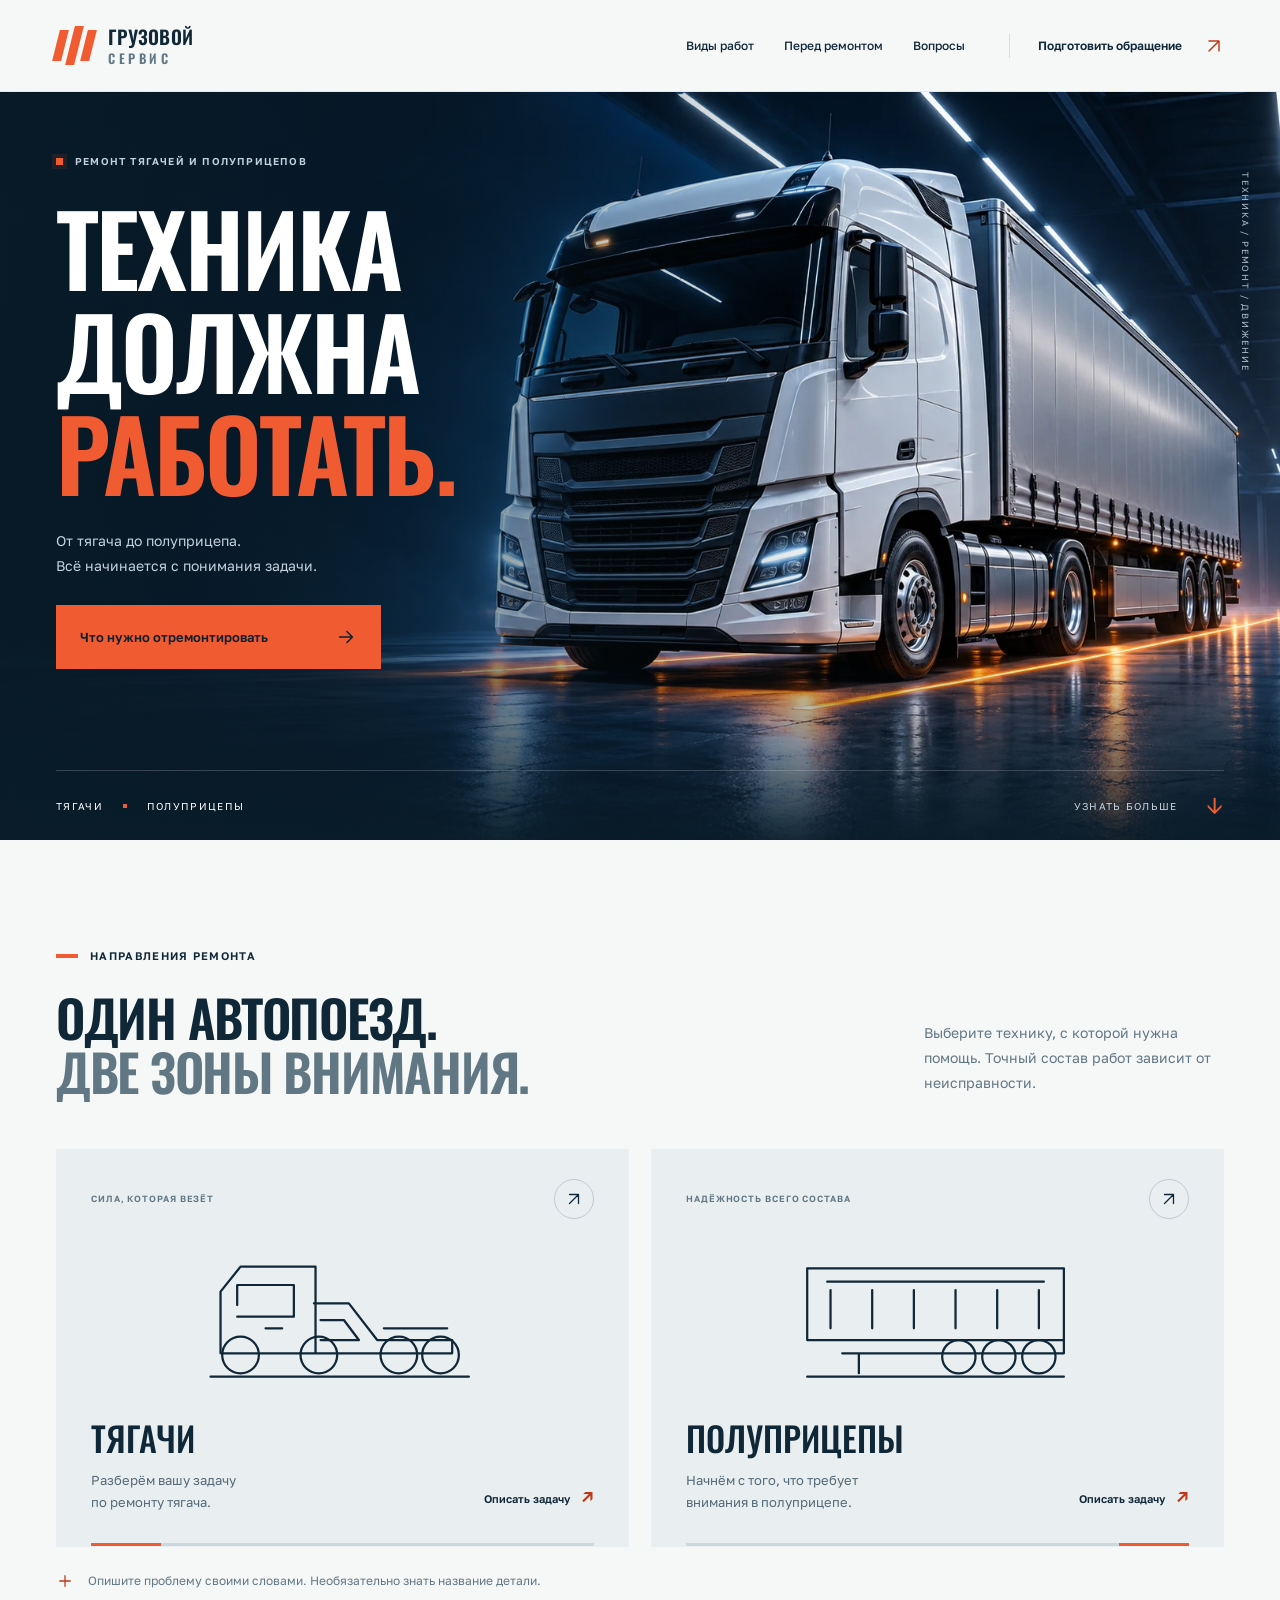
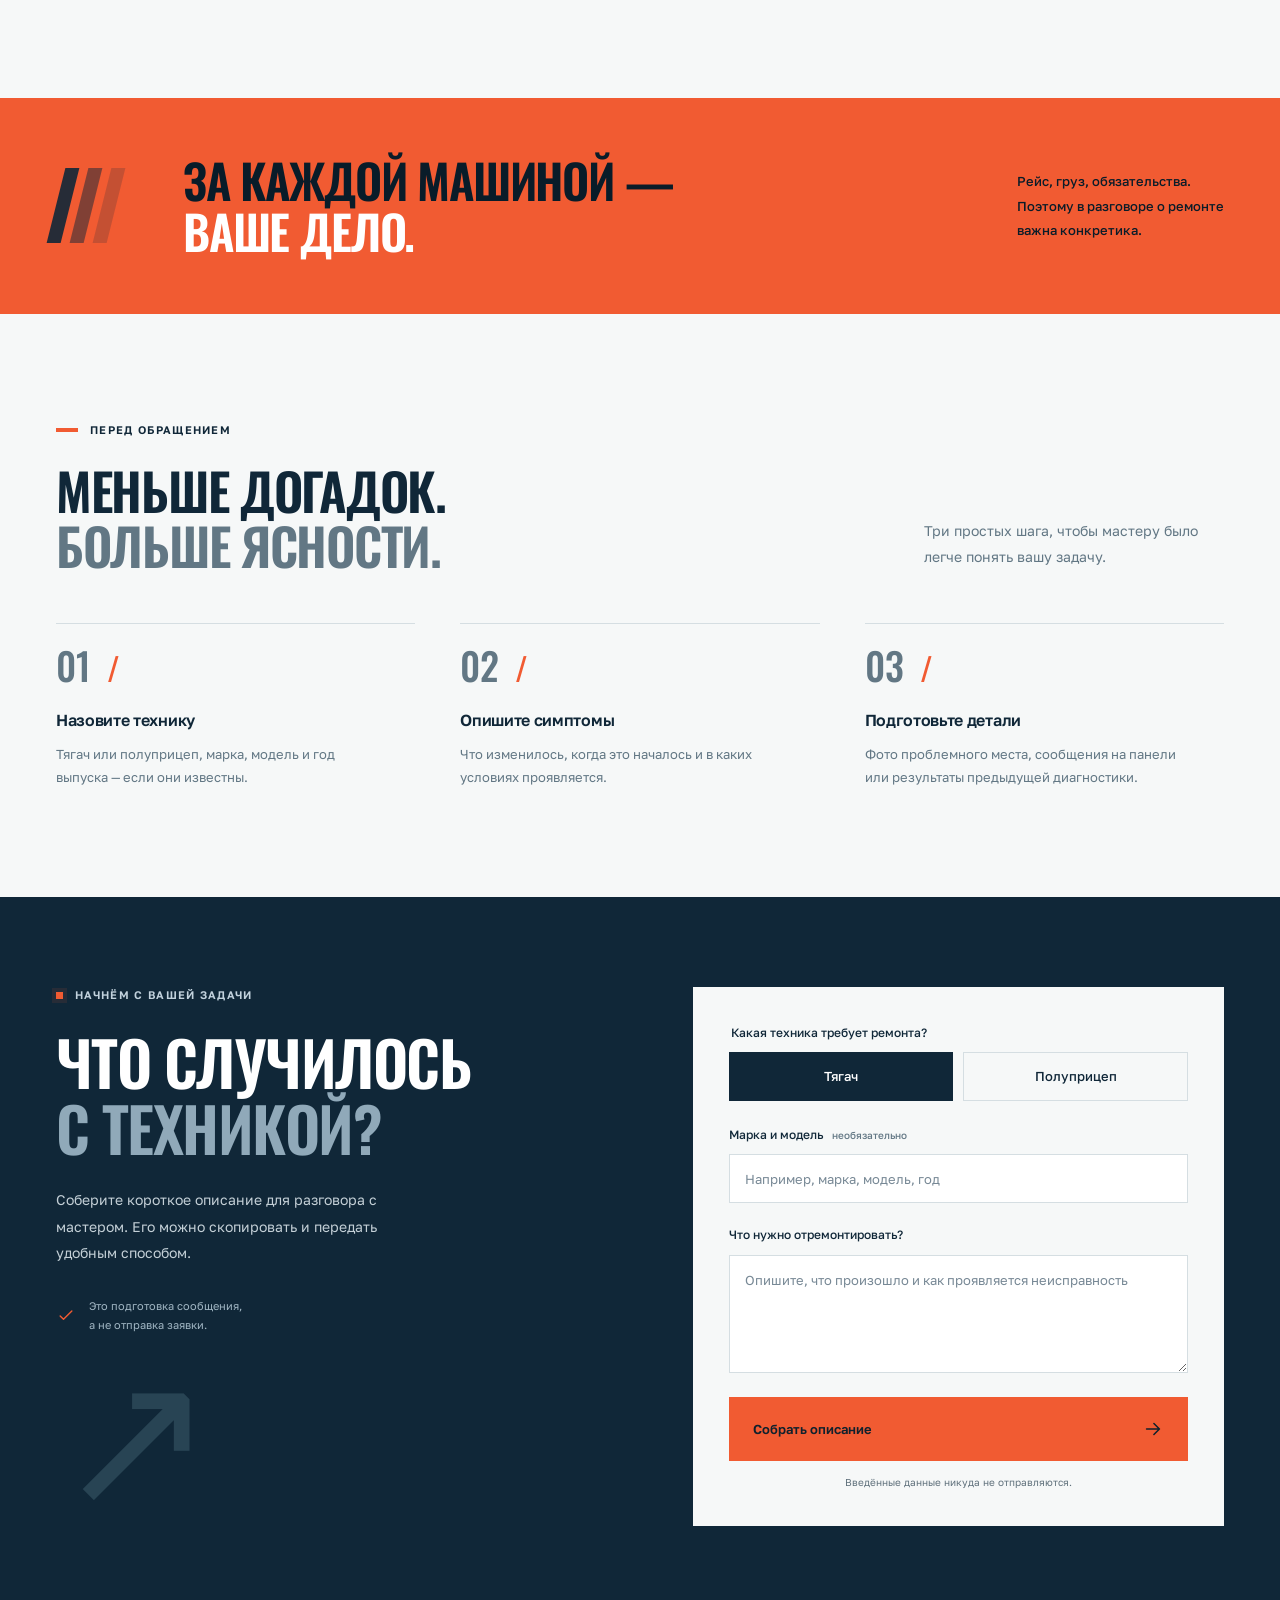
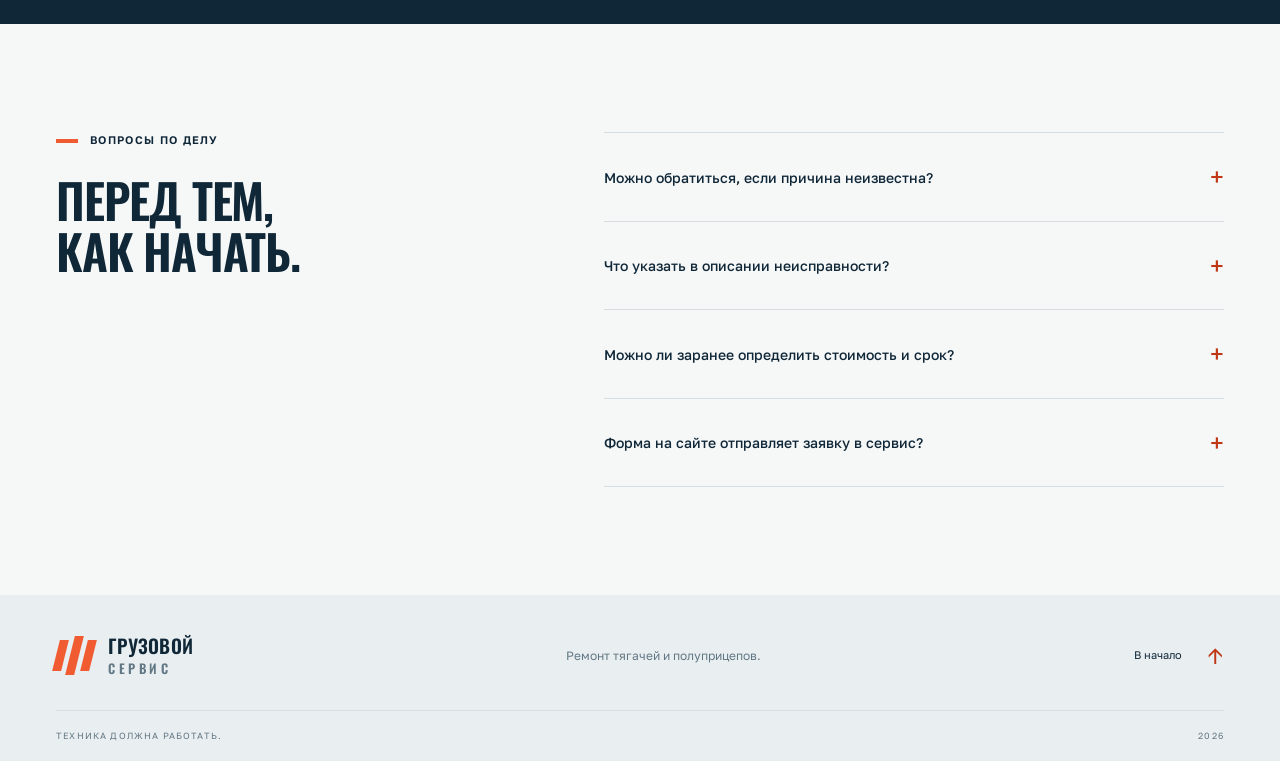
==== truck-service/index.html @ 81f51505 "Add tractor and semitrailer repair website" ====
<!doctype html>
<html lang="ru">
<head>
  <meta charset="utf-8">
  <meta name="viewport" content="width=device-width, initial-scale=1">
  <meta name="theme-color" content="#102738">
  <meta name="description" content="Ремонт тягачей и полуприцепов. Выберите направление и подготовьте описание неисправности для обращения в грузовой сервис.">
  <meta property="og:type" content="website">
  <meta property="og:title" content="Ремонт тягачей и полуприцепов — Грузовой сервис">
  <meta property="og:description" content="Техника должна работать. Ремонт тягачей и полуприцепов.">
  <meta property="og:image" content="https://arkahakick21-del.github.io/open-sites/truck-service/assets/truck-hero.webp">
  <title>Ремонт тягачей и полуприцепов — Грузовой сервис</title>
  <link rel="icon" href="assets/favicon.svg" type="image/svg+xml">
  <link rel="stylesheet" href="assets/fonts.css">
  <link rel="stylesheet" href="style.css">
  <link rel="preload" as="image" href="assets/truck-hero.webp">
  <script src="script.js" defer></script>
</head>
<body>
  <svg class="svg-library" xmlns="http://www.w3.org/2000/svg" aria-hidden="true">
    <symbol id="arrow" viewBox="0 0 24 24"><path d="M5 12h14M13 6l6 6-6 6"/></symbol>
    <symbol id="diagonal" viewBox="0 0 24 24"><path d="M6 18 18 6M6 6h12v12"/></symbol>
    <symbol id="tractor" viewBox="0 0 180 90"><path d="M17 68V31l12-15h45v52m-1-30h21l17 22h45v8H17m10-29V27h34v19H27m50 2h14l9 12H77M39 68h20m26 0h28m22 0h21"/><circle cx="29" cy="69" r="11"/><circle cx="76" cy="69" r="11"/><circle cx="124" cy="69" r="11"/><circle cx="149" cy="69" r="11"/><path d="M115 53h38M44 53h10M11 82h155"/></symbol>
    <symbol id="trailer" viewBox="0 0 180 90"><path d="M12 17h154v43H12zm0 43h154v8H33m10 0v12m51-12h19m22 0h20M24 25h130M26 30v23m25-23v23m25-23v23m25-23v23m25-23v23m25-23v23M12 82h154"/><circle cx="103" cy="70" r="10"/><circle cx="127" cy="70" r="10"/><circle cx="151" cy="70" r="10"/></symbol>
    <symbol id="check" viewBox="0 0 24 24"><path d="m5 12 4 4L19 6"/></symbol>
    <symbol id="plus" viewBox="0 0 24 24"><path d="M5 12h14M12 5v14"/></symbol>
  </svg>
  <a class="skip-link" href="#main">К содержанию</a>
  <header class="header">
    <div class="header-inner wrap">
      <a href="#" class="brand" aria-label="Грузовой сервис — в начало">
        <span class="brand-mark" aria-hidden="true"><i></i><i></i><i></i></span>
        <span>ГРУЗОВОЙ<span>СЕРВИС</span></span>
      </a>
      <nav class="desktop-nav" aria-label="Основная навигация">
        <a href="#work">Виды работ</a>
        <a href="#preparation">Перед ремонтом</a>
        <a href="#questions">Вопросы</a>
      </nav>
      <a class="header-action" href="#request">Подготовить обращение <svg><use href="#diagonal"/></svg></a>
      <a class="mobile-work-link" href="#work">Виды работ <span>↓</span></a>
      <button class="menu-button" aria-expanded="false" aria-controls="mobile-menu" aria-label="Открыть меню"><span></span><span></span></button>
    </div>
    <nav id="mobile-menu" class="mobile-menu" aria-label="Мобильная навигация" hidden>
      <a href="#work">Виды работ</a><a href="#preparation">Перед ремонтом</a><a href="#questions">Вопросы</a><a href="#request">Подготовить обращение <span>↗</span></a>
    </nav>
  </header>
  <main id="main">
    <section class="hero" aria-labelledby="hero-title">
      <picture class="hero-picture"><img src="assets/truck-hero.webp" alt="Иллюстрация: тягач с полуприцепом в стальном и тёмно-синем оформлении" width="1659" height="948" fetchpriority="high"></picture>
      <div class="hero-shade"></div>
      <div class="hero-content wrap">
        <p class="eyebrow light"><span class="signal"></span>РЕМОНТ ТЯГАЧЕЙ И ПОЛУПРИЦЕПОВ</p>
        <h1 id="hero-title">ТЕХНИКА<br>ДОЛЖНА<br><span>РАБОТАТЬ.</span></h1>
        <p class="hero-copy">От тягача до полуприцепа.<br>Всё начинается с понимания задачи.</p>
        <a class="button orange" href="#work">Что нужно отремонтировать <svg><use href="#arrow"/></svg></a>
      </div>
      <span class="hero-vertical" aria-hidden="true">ТЕХНИКА / РЕМОНТ / ДВИЖЕНИЕ</span>
      <div class="hero-bottom wrap"><span>ТЯГАЧИ <i></i> ПОЛУПРИЦЕПЫ</span><a href="#work">УЗНАТЬ БОЛЬШЕ <span>↓</span></a></div>
    </section>

    <section id="work" class="work section wrap">
      <div class="section-heading">
        <div><p class="eyebrow"><span class="tiny-bar"></span>НАПРАВЛЕНИЯ РЕМОНТА</p><h2>ОДИН АВТОПОЕЗД.<br><span class="muted">ДВЕ ЗОНЫ ВНИМАНИЯ.</span></h2></div>
        <p class="section-intro">Выберите технику, с которой нужна помощь. Точный состав работ зависит от неисправности.</p>
      </div>
      <div class="direction-grid">
        <a href="#request" class="direction-card" data-type="Тягач">
          <div class="card-top"><span class="card-label">СИЛА, КОТОРАЯ ВЕЗЁТ</span><span class="circle-arrow"><svg><use href="#diagonal"/></svg></span></div>
          <svg class="vehicle" aria-hidden="true"><use href="#tractor"/></svg>
          <div class="card-bottom"><div><h3>ТЯГАЧИ</h3><p>Разберём вашу задачу<br>по ремонту тягача.</p></div><span class="card-link">Описать задачу <span>↗</span></span></div>
          <span class="card-track" aria-hidden="true"></span>
        </a>
        <a href="#request" class="direction-card trailer-card" data-type="Полуприцеп">
          <div class="card-top"><span class="card-label">НАДЁЖНОСТЬ ВСЕГО СОСТАВА</span><span class="circle-arrow"><svg><use href="#diagonal"/></svg></span></div>
          <svg class="vehicle" aria-hidden="true"><use href="#trailer"/></svg>
          <div class="card-bottom"><div><h3>ПОЛУПРИЦЕПЫ</h3><p>Начнём с того, что требует<br>внимания в полуприцепе.</p></div><span class="card-link">Описать задачу <span>↗</span></span></div>
          <span class="card-track" aria-hidden="true"></span>
        </a>
      </div>
      <div class="work-footnote"><svg aria-hidden="true"><use href="#plus"/></svg><p>Опишите проблему своими словами. Необязательно знать название детали.</p></div>
    </section>

    <section class="statement" aria-label="Подход к ремонту">
      <div class="statement-inner wrap">
        <div class="statement-icon" aria-hidden="true"><span></span><span></span><span></span></div>
        <h2>ЗА КАЖДОЙ МАШИНОЙ —<br><span>ВАШЕ ДЕЛО.</span></h2>
        <p>Рейс, груз, обязательства.<br>Поэтому в разговоре о ремонте<br>важна конкретика.</p>
      </div>
    </section>

    <section id="preparation" class="preparation section wrap">
      <div class="section-heading"><div><p class="eyebrow"><span class="tiny-bar"></span>ПЕРЕД ОБРАЩЕНИЕМ</p><h2>МЕНЬШЕ ДОГАДОК.<br><span class="muted">БОЛЬШЕ ЯСНОСТИ.</span></h2></div><p class="section-intro">Три простых шага, чтобы мастеру было легче понять вашу задачу.</p></div>
      <ol class="steps">
        <li><span class="step-number">01<span> / </span></span><h3>Назовите технику</h3><p>Тягач или полуприцеп, марка, модель и год выпуска — если они известны.</p></li>
        <li><span class="step-number">02<span> / </span></span><h3>Опишите симптомы</h3><p>Что изменилось, когда это началось и в каких условиях проявляется.</p></li>
        <li><span class="step-number">03<span> / </span></span><h3>Подготовьте детали</h3><p>Фото проблемного места, сообщения на панели или результаты предыдущей диагностики.</p></li>
      </ol>
    </section>

    <section id="request" class="request-section">
      <div class="request-inner wrap">
        <div class="request-copy"><p class="eyebrow light"><span class="signal"></span>НАЧНЁМ С ВАШЕЙ ЗАДАЧИ</p><h2>ЧТО СЛУЧИЛОСЬ<br><span>С ТЕХНИКОЙ?</span></h2><p>Соберите короткое описание для разговора с мастером. Его можно скопировать и передать удобным способом.</p><div class="local-note"><svg><use href="#check"/></svg><span>Это подготовка сообщения,<br>а не отправка заявки.</span></div><span class="request-decoration" aria-hidden="true">↗</span></div>
        <div class="request-panel">
          <form id="request-form">
            <fieldset><legend>Какая техника требует ремонта?</legend><div class="type-options"><label><input type="radio" name="type" value="Тягач" checked><span>Тягач</span></label><label><input type="radio" name="type" value="Полуприцеп"><span>Полуприцеп</span></label></div></fieldset>
            <label for="vehicle-model">Марка и модель <span class="optional">необязательно</span></label><input id="vehicle-model" name="model" type="text" maxlength="160" placeholder="Например, марка, модель, год" autocomplete="off">
            <label for="symptoms">Что нужно отремонтировать?</label><textarea id="symptoms" name="symptoms" rows="4" maxlength="1800" required placeholder="Опишите, что произошло и как проявляется неисправность"></textarea>
            <button class="button orange form-button" type="submit">Собрать описание <svg><use href="#arrow"/></svg></button>
            <p class="form-note">Введённые данные никуда не отправляются.</p>
          </form>
          <div id="request-result" hidden>
            <span class="result-badge"><svg><use href="#check"/></svg>Описание готово</span>
            <h3>ВСЯ ЗАДАЧА —<br>В ОДНОМ СООБЩЕНИИ.</h3>
            <label for="prepared-text">Текст для обращения</label><textarea id="prepared-text" readonly rows="8"></textarea>
            <button type="button" id="copy-request" class="button orange form-button">Скопировать текст <svg><use href="#arrow"/></svg></button>
            <p id="copy-status" class="copy-status" aria-live="polite"></p>
            <button type="button" id="edit-request" class="edit-request">← Изменить описание</button>
          </div>
        </div>
      </div>
    </section>

    <section id="questions" class="questions section wrap">
      <div class="question-heading"><p class="eyebrow"><span class="tiny-bar"></span>ВОПРОСЫ ПО ДЕЛУ</p><h2>ПЕРЕД ТЕМ,<br>КАК НАЧАТЬ.</h2></div>
      <div class="faq-list">
        <details><summary>Можно обратиться, если причина неизвестна?<span class="faq-plus" aria-hidden="true">+</span></summary><p>Да. Для первого обращения достаточно описать симптомы. Точное название узла или детали знать необязательно.</p></details>
        <details><summary>Что указать в описании неисправности?<span class="faq-plus" aria-hidden="true">+</span></summary><p>Какая техника требует ремонта, что именно изменилось, когда появилась проблема и в каких условиях повторяется. Если есть сообщения на панели или результаты диагностики, подготовьте их отдельно.</p></details>
        <details><summary>Можно ли заранее определить стоимость и срок?<span class="faq-plus" aria-hidden="true">+</span></summary><p>Для точной оценки нужны сведения о неисправности и объёме работ. Фотографии и подробное описание помогут начать обсуждение, но не всегда заменяют осмотр.</p></details>
        <details><summary>Форма на сайте отправляет заявку в сервис?<span class="faq-plus" aria-hidden="true">+</span></summary><p>Нет. Сейчас она помогает подготовить описание: заполните поля, скопируйте готовый текст и передайте его мастеру удобным способом.</p></details>
      </div>
    </section>
  </main>
  <footer class="footer"><div class="wrap footer-inner"><a href="#" class="brand footer-brand"><span class="brand-mark" aria-hidden="true"><i></i><i></i><i></i></span><span>ГРУЗОВОЙ<span>СЕРВИС</span></span></a><p>Ремонт тягачей и полуприцепов.</p><a href="#" class="back-top">В начало <span>↑</span></a></div><div class="wrap footer-bottom"><span>ТЕХНИКА ДОЛЖНА РАБОТАТЬ.</span><span>2026</span></div></footer>
</body>
</html>
---- truck-service/assets/fonts.css ----
@font-face {
  font-family: 'Golos Text';
  font-style: normal;
  font-weight: 400;
  font-display: swap;
  src: url(font-0.woff2) format('truetype');
}
@font-face {
  font-family: 'Golos Text';
  font-style: normal;
  font-weight: 500;
  font-display: swap;
  src: url(font-1.woff2) format('truetype');
}
@font-face {
  font-family: 'Golos Text';
  font-style: normal;
  font-weight: 600;
  font-display: swap;
  src: url(font-2.woff2) format('truetype');
}
@font-face {
  font-family: 'Golos Text';
  font-style: normal;
  font-weight: 700;
  font-display: swap;
  src: url(font-3.woff2) format('truetype');
}
@font-face {
  font-family: 'Oswald';
  font-style: normal;
  font-weight: 500;
  font-display: swap;
  src: url(font-4.woff2) format('truetype');
}
@font-face {
  font-family: 'Oswald';
  font-style: normal;
  font-weight: 600;
  font-display: swap;
  src: url(font-5.woff2) format('truetype');
}
@font-face {
  font-family: 'Oswald';
  font-style: normal;
  font-weight: 700;
  font-display: swap;
  src: url(font-6.woff2) format('truetype');
}
---- truck-service/style.css ----
:root{--ink:#102738;--ink-deep:#091c29;--steel:#627784;--orange:#f15b32;--orange-dark:#bf3715;--paper:#f6f8f8;--ice:#e9eff1;--line:#d5dee2;--white:#fff;--display:'Oswald','Arial Narrow',sans-serif;--body:'Golos Text',Arial,sans-serif}
*{box-sizing:border-box}html{scroll-behavior:smooth;scroll-padding-top:100px}body{margin:0;background:var(--paper);color:var(--ink);font:15px/1.6 var(--body);-webkit-font-smoothing:antialiased}a{color:inherit;text-decoration:none}button,input,textarea{font:inherit}button,a{-webkit-tap-highlight-color:transparent}button{cursor:pointer}button:disabled{cursor:default}img{display:block;max-width:100%}svg{width:24px;height:24px;fill:none;stroke:currentColor;stroke-width:1.7;stroke-linecap:round;stroke-linejoin:round}h1,h2,h3,p{margin:0}h1,h2,h3{font-weight:600}h1,h2{font-family:var(--display);font-weight:600;line-height:1.07;letter-spacing:-.025em}h2{font-size:clamp(36px,4vw,58px)}h3{line-height:1.3}::selection{background:var(--orange);color:white}[hidden]{display:none!important}:focus-visible{outline:3px solid var(--orange);outline-offset:5px}.wrap{width:min(1320px,calc(100% - 112px));margin-inline:auto}.svg-library{position:absolute;width:0;height:0;overflow:hidden}.skip-link{position:fixed;top:-80px;left:16px;padding:12px 20px;background:white;color:var(--ink);z-index:100}.skip-link:focus{top:10px}.section{padding-block:108px}.eyebrow{display:flex;align-items:center;gap:12px;font-size:11px;font-weight:600;letter-spacing:.12em;line-height:1.5;margin-bottom:25px}.tiny-bar{width:22px;height:4px;display:inline-block;background:var(--orange)}.light{color:#c2d2dd}.signal{width:7px;height:7px;background:var(--orange);flex:none;box-shadow:0 0 0 4px #f15b321a}.muted{color:var(--steel)}.button{display:inline-flex;justify-content:space-between;align-items:center;gap:30px;padding:20px 24px;min-height:62px;font-size:13px;font-weight:600;line-height:1.4;border:0;border-radius:0;transition:background .2s,transform .2s}.button svg{width:22px;flex:none}.orange{background:var(--orange);color:#10212d}.orange:hover{background:#ff7048}.button:hover svg{transform:translateX(3px)}
.header{position:sticky;top:0;z-index:30;background:#f6f8f8f5;backdrop-filter:blur(16px);border-bottom:1px solid #10273812}.header-inner{height:91px;display:flex;align-items:center;gap:44px}.brand{display:inline-flex;align-items:center;gap:13px;font-family:var(--display);font-size:19px;font-weight:600;letter-spacing:.015em;line-height:1.08;flex:none}.brand>span>span{display:block;color:var(--steel);font-size:13px;letter-spacing:.27em;margin-top:5px}.brand-mark{width:39px;height:39px;display:flex;gap:5px;align-items:center;transform:skew(-14deg)}.brand-mark i{display:block;background:var(--orange);width:9px;height:31px}.brand-mark i:nth-child(2){height:39px}.desktop-nav{display:flex;gap:30px;margin-left:auto;font-size:12px;font-weight:500}.desktop-nav a{padding:12px 0;position:relative}.desktop-nav a:after{content:'';position:absolute;bottom:5px;left:0;width:0;height:2px;background:var(--orange);transition:width .2s}.desktop-nav a:hover:after{width:100%}.header-action{display:flex;align-items:center;gap:22px;border-left:1px solid var(--line);padding-left:28px;font-size:12px;font-weight:600}.header-action svg{width:20px;color:var(--orange-dark)}.menu-button{display:none}.mobile-menu{display:none}
.hero{position:relative;isolation:isolate;background:var(--ink-deep);color:white;min-height:748px;overflow:hidden}.hero-picture{position:absolute;inset:0;z-index:-3}.hero-picture img{height:100%;width:100%;object-fit:cover;object-position:center 51%}.hero-shade{position:absolute;inset:0;background:linear-gradient(90deg,#091c29e6 0%,#091c29bc 23%,#091c2938 48%,transparent 70%),linear-gradient(0deg,#091c29f0 0%,transparent 24%);z-index:-2}.hero-content{padding-top:62px;padding-bottom:115px}.hero .eyebrow{font-size:10px;margin-bottom:26px}.hero h1{font-size:clamp(70px,7.7vw,112px);line-height:1.04;letter-spacing:-.02em}.hero h1 span{color:var(--orange)}.hero-copy{color:#c3d2dc;font-size:14px;line-height:1.8;margin-top:25px;margin-bottom:27px}.hero .button{max-width:380px;min-width:325px}.hero-vertical{position:absolute;right:28px;top:80px;writing-mode:vertical-rl;font-size:9px;letter-spacing:.2em;color:#b1c0cc;display:flex;gap:20px}.hero-bottom{position:absolute;bottom:0;left:0;right:0;display:flex;align-items:center;justify-content:space-between;border-top:1px solid #ffffff2e;padding-block:23px;font-size:10px;letter-spacing:.13em}.hero-bottom>span{display:flex;gap:20px;align-items:center}.hero-bottom i{width:4px;height:4px;background:var(--orange)}.hero-bottom a{display:flex;align-items:center;gap:28px;color:#c7d4dd}.hero-bottom a span{font-size:23px;color:var(--orange);line-height:1}
.section-heading{display:flex;justify-content:space-between;align-items:flex-end;gap:50px;margin-bottom:50px}.section-intro{max-width:300px;color:var(--steel);font-size:14px;line-height:1.8;padding-bottom:4px}.direction-grid{display:grid;grid-template-columns:1fr 1fr;gap:22px}.direction-card{position:relative;display:block;background:var(--ice);padding:29px 34px 33px;overflow:hidden;border:1px solid transparent;transition:background .25s,border-color .25s}.direction-card:hover{background:#e0e9ed;border-color:#b4c7d1}.card-top{display:flex;align-items:center;justify-content:space-between;gap:20px}.card-label{font-size:9px;letter-spacing:.1em;font-weight:600;color:var(--steel)}.circle-arrow{width:40px;height:40px;border:1px solid #bdcbd2;display:grid;place-items:center;border-radius:50%;transition:background .2s}.circle-arrow svg{width:18px}.direction-card:hover .circle-arrow{background:var(--orange);border-color:var(--orange);transform:rotate(0deg)}.vehicle{display:block;width:80%;height:150px;stroke-width:1.35;margin:21px auto 26px;transition:transform .3s}.direction-card:hover .vehicle{transform:translateX(7px)}.card-bottom{display:flex;justify-content:space-between;align-items:flex-end;gap:12px}.card-bottom h3{font-family:var(--display);font-size:34px;font-weight:500;margin-bottom:10px}.card-bottom p{font-size:13px;line-height:1.65;color:#536977}.card-link{font-size:11px;font-weight:600;white-space:nowrap;padding-bottom:3px}.card-link span{font-size:17px;margin-left:8px;color:var(--orange-dark)}.card-track{position:absolute;bottom:0;left:34px;right:34px;height:3px;background:linear-gradient(90deg,var(--orange) 14%,#cbd8de 14%)}.trailer-card .card-track{background:linear-gradient(90deg,#cbd8de 86%,var(--orange) 86%)}.work-footnote{display:flex;gap:14px;align-items:center;font-size:12px;color:var(--steel);margin-top:24px}.work-footnote svg{width:18px;height:18px;color:var(--orange-dark);flex:none}
.statement{background:var(--orange);color:var(--ink-deep);padding-block:57px}.statement-inner{display:grid;grid-template-columns:90px 1fr auto;align-items:center;gap:37px}.statement h2{font-size:clamp(33px,3.7vw,52px)}.statement h2 span{color:white}.statement p{font-size:13px;line-height:1.9;font-weight:500}.statement-icon{display:flex;gap:9px;transform:skew(-14deg)}.statement-icon span{display:block;height:75px;width:14px;background:var(--ink);opacity:.9}.statement-icon span:nth-child(2){opacity:.5}.statement-icon span:nth-child(3){opacity:.2}
.steps{display:grid;grid-template-columns:repeat(3,1fr);gap:45px;padding:0;list-style:none;margin:0}.steps li{border-top:1px solid var(--line);padding-top:22px}.step-number{display:block;font-family:var(--display);font-size:38px;line-height:1;color:var(--steel);margin-bottom:26px}.step-number span{font-size:32px;color:var(--orange);padding-left:8px}.steps h3{font-size:16px;letter-spacing:-.02em;margin-bottom:12px}.steps p{font-size:13px;line-height:1.8;color:var(--steel);max-width:320px}
.request-section{background:var(--ink);color:white;padding-block:90px;overflow:hidden}.request-inner{display:grid;grid-template-columns:1fr 1fr;gap:9%}.request-copy{position:relative}.request-copy h2{font-size:clamp(39px,4.8vw,65px);margin-bottom:27px}.request-copy h2 span{color:#90a9b9}.request-copy>p:not(.eyebrow){max-width:340px;font-size:14px;line-height:1.9;color:#c4d0d7}.local-note{display:flex;align-items:center;gap:13px;color:#a2b7c4;margin-top:30px;font-size:11px;line-height:1.7}.local-note svg{width:20px;color:var(--orange);flex:none}.request-decoration{font-size:190px;line-height:1;display:block;color:#284454;margin-top:10px;font-family:Arial,sans-serif}.request-panel{background:var(--paper);padding:36px;color:var(--ink);align-self:start}.request-panel label,.request-panel legend{display:block;font-size:12px;font-weight:500;margin-bottom:10px}.request-panel fieldset{border:0;padding:0;margin:0 0 24px}.type-options{display:grid;grid-template-columns:1fr 1fr;gap:10px}.type-options label{margin:0;position:relative;cursor:pointer}.type-options input{position:absolute;opacity:0;width:1px;height:1px}.type-options span{display:block;text-align:center;border:1px solid var(--line);padding:13px 8px;font-size:13px;transition:background .2s}.type-options input:checked+span{background:var(--ink);color:white;border-color:var(--ink)}.type-options input:focus-visible+span{outline:3px solid var(--orange);outline-offset:3px}.request-panel input[type=text],.request-panel textarea{display:block;width:100%;background:white;border:1px solid var(--line);border-radius:0;color:var(--ink);padding:13px 15px;font-size:13px;line-height:1.7;resize:vertical;margin-bottom:22px}.request-panel input[type=text]{height:49px}.request-panel textarea{min-height:118px}.request-panel input::placeholder,.request-panel textarea::placeholder{color:#778895;opacity:1}.optional{font-size:10px;color:var(--steel);margin-left:6px}.form-button{width:100%;margin-top:2px}.form-note{font-size:10px;color:#60717c;margin-top:13px;text-align:center}.result-badge{display:flex;align-items:center;gap:9px;font-size:12px;color:#345e46;margin-bottom:23px}.result-badge svg{width:20px}.request-panel h3{font-family:var(--display);font-size:30px;margin-bottom:22px}.copy-status{font-size:12px;color:var(--steel);min-height:22px;margin-top:10px}.edit-request{background:none;border:0;border-bottom:1px solid var(--line);color:var(--ink);font-size:12px;padding:7px 0;margin-top:8px}
.questions{display:grid;grid-template-columns:1fr 1.4fr;gap:9%}.questions h2{font-size:48px}.faq-list{border-top:1px solid var(--line)}.faq-list details{border-bottom:1px solid var(--line)}.faq-list summary{cursor:pointer;list-style:none;display:flex;align-items:center;justify-content:space-between;gap:25px;padding:25px 0;font-size:14px;font-weight:500;line-height:1.5}.faq-list summary::-webkit-details-marker{display:none}.faq-plus{font-size:25px;font-weight:400;color:var(--orange-dark);transition:transform .2s;flex:none}.faq-list details[open] .faq-plus{transform:rotate(45deg)}.faq-list details>p{font-size:13px;line-height:1.9;color:var(--steel);padding:0 36px 24px 0;max-width:600px}
.footer{background:var(--ice);padding-top:40px}.footer-inner{display:flex;align-items:center;justify-content:space-between;gap:25px;padding-bottom:35px}.footer-inner>p{font-size:12px;color:var(--steel)}.back-top{display:flex;align-items:center;gap:25px;font-size:11px}.back-top span{font-size:22px;color:var(--orange-dark)}.footer-bottom{border-top:1px solid var(--line);padding-block:18px;display:flex;justify-content:space-between;font-size:9px;letter-spacing:.13em;color:var(--steel)}
@media(min-width:1700px){.hero{min-height:830px}.hero-content{padding-top:82px}.hero h1{font-size:122px}}
@media(max-width:1150px){.wrap{width:calc(100% - 64px)}.header-inner{gap:24px}.desktop-nav{gap:20px}.header-action{padding-left:20px;gap:15px}.hero{min-height:700px}.hero-content{padding-top:54px}.hero h1{font-size:90px}.hero-picture img{object-position:57% center}.section{padding-block:82px}.card-bottom{align-items:flex-start;flex-direction:column}.card-link{margin-top:8px}.vehicle{width:100%;height:135px}.statement-inner{gap:25px;grid-template-columns:65px 1fr auto}.statement-icon span{height:65px;width:11px}.request-inner{gap:6%}.request-panel{padding:28px}.questions{gap:6%}}
@media(max-width:900px){.desktop-nav{display:none}.header-action{margin-left:auto;border-left:0}.menu-button{display:flex;flex-direction:column;gap:6px;background:none;border:0;width:40px;height:44px;align-items:center;justify-content:center}.menu-button span{width:23px;height:2px;background:var(--ink);transition:transform .2s}.menu-button[aria-expanded=true] span:first-child{transform:translateY(4px) rotate(45deg)}.menu-button[aria-expanded=true] span:last-child{transform:translateY(-4px) rotate(-45deg)}.mobile-menu{display:flex;position:absolute;top:100%;left:0;right:0;flex-direction:column;background:var(--paper);padding:15px 32px 24px;border-bottom:1px solid var(--line);box-shadow:0 14px 20px #10273812}.mobile-menu a{padding:15px 0;border-bottom:1px solid var(--line);display:flex;justify-content:space-between}.mobile-menu a:last-child{border-bottom:0;color:var(--orange-dark)}.header-inner{height:78px}.hero{min-height:690px}.hero-picture img{object-position:55% center;opacity:.8}.hero-shade{background:linear-gradient(90deg,#091c29ec,#091c2990 45%,#091c2930),linear-gradient(0deg,#091c29e8,transparent 30%)}.section-heading{gap:35px}.section-intro{max-width:240px;font-size:13px}.direction-card{padding:24px}.card-track{left:24px;right:24px}.statement-inner{grid-template-columns:1fr auto}.statement-icon{display:none}.statement p{font-size:11px}.steps{gap:28px}.request-inner{grid-template-columns:1fr 1.05fr;gap:35px}.request-copy h2{font-size:42px}.request-panel{padding:24px}.request-copy>p:not(.eyebrow){font-size:13px}.request-copy .eyebrow{font-size:9px}.optional{display:block;margin-left:0}.questions{grid-template-columns:1fr 1.3fr;gap:30px}.questions h2{font-size:40px}}
@media(max-width:640px){html{scroll-padding-top:85px}.wrap{width:calc(100% - 40px)}.header-inner{height:74px;gap:8px}.brand{font-size:16px;gap:10px}.brand>span>span{font-size:10px;letter-spacing:.27em}.brand-mark{transform:skew(-14deg) scale(.82);width:32px;margin-right:-2px}.header-action{font-size:0;gap:0;padding:0;margin-left:auto;width:38px;height:42px;justify-content:center}.header-action svg{width:24px;height:24px}.menu-button{margin-right:-7px}.mobile-menu{padding-inline:20px}.hero{min-height:835px}.hero-content{padding-top:35px;padding-bottom:90px}.hero .eyebrow{font-size:8px;letter-spacing:.07em;gap:9px;margin-bottom:21px}.hero h1{font-size:clamp(65px,16vw,90px);line-height:1.04}.hero-copy{font-size:13px;margin-top:20px;line-height:1.7;max-width:270px;margin-bottom:20px}.hero .button{padding:17px 19px;min-height:55px;min-width:0;width:auto;font-size:11px;gap:23px}.hero-picture{inset:auto 0 45px;height:400px;z-index:-3}.hero-picture img{object-position:65% center;object-fit:cover;width:150%;max-width:none;margin-left:-50%;opacity:1;height:100%}.hero-shade{background:linear-gradient(180deg,#091c29 0%,#091c29 43%,#091c29bd 52%,transparent 70%,#091c29c9 94%)}.hero-vertical{display:none}.hero-bottom{padding-block:20px;font-size:8px;letter-spacing:.08em}.hero-bottom>span{gap:10px}.hero-bottom a{gap:12px}.hero-bottom a span{font-size:19px}.section{padding-block:66px}.section-heading{display:block;margin-bottom:30px}.eyebrow{font-size:9px;letter-spacing:.1em;margin-bottom:18px}h2{font-size:37px;line-height:1.12}.section-intro{max-width:100%;margin-top:22px;font-size:13px;line-height:1.7}.direction-grid{grid-template-columns:1fr;gap:16px}.direction-card{padding:21px 23px 26px}.card-label{font-size:8px}.circle-arrow{width:34px;height:34px}.vehicle{width:85%;height:120px;margin-top:14px;margin-bottom:16px}.card-bottom{flex-direction:row;align-items:flex-end}.card-bottom h3{font-size:30px;margin-bottom:8px}.card-bottom p{font-size:11px}.card-link{font-size:10px}.card-link span{margin-left:4px}.work-footnote{align-items:flex-start;font-size:11px;line-height:1.7;margin-top:19px;gap:10px}.work-footnote svg{margin-top:1px}.statement{padding-block:38px}.statement-inner{display:block}.statement h2{font-size:36px}.statement p{font-size:12px;margin-top:23px;line-height:1.8}.steps{grid-template-columns:1fr;gap:29px}.steps li{position:relative;padding-top:24px;padding-left:62px;min-height:110px}.step-number{position:absolute;top:26px;left:0;font-size:29px}.step-number span{padding-left:1px;font-size:24px}.steps h3{font-size:15px;margin-bottom:10px}.steps p{font-size:12px;max-width:none}.request-section{padding-block:55px}.request-inner{grid-template-columns:1fr;gap:32px}.request-copy h2{font-size:42px;margin-bottom:20px}.request-copy>p:not(.eyebrow){max-width:100%}.request-copy .eyebrow{margin-bottom:20px}.local-note{font-size:10px;line-height:1.6;margin-top:18px}.local-note br{display:none}.request-decoration{display:none}.request-panel{padding:25px 22px}.request-panel label,.request-panel legend{font-size:11px}.optional{display:inline;font-size:9px;margin-left:5px}.request-panel input[type=text],.request-panel textarea{font-size:16px;padding:12px;line-height:1.6}.request-panel input::placeholder,.request-panel textarea::placeholder{font-size:12px}.form-button{font-size:12px;padding:18px 20px;min-height:56px}.type-options span{font-size:12px}.form-note{font-size:9px}.questions{grid-template-columns:1fr;gap:30px}.questions h2{font-size:37px}.faq-list summary{font-size:12px;padding:21px 0;gap:20px}.faq-list details>p{font-size:12px;padding-right:20px}.footer{padding-top:30px}.footer-inner{display:grid;grid-template-columns:1fr auto;gap:22px;padding-bottom:25px}.footer-inner>p{grid-column:1/-1;grid-row:2;font-size:11px}.back-top{font-size:10px;gap:15px}.footer-bottom{font-size:8px}.button{gap:20px}}
@media(max-width:360px){.wrap{width:calc(100% - 32px)}.hero{min-height:810px}.hero h1{font-size:65px}.hero .eyebrow{font-size:7px}.hero .button{font-size:10px;padding:16px}.card-bottom{flex-direction:column;align-items:flex-start;gap:10px}.card-bottom h3{font-size:28px}.request-panel{padding:22px 18px}h2{font-size:33px}.statement h2{font-size:31px}}
@media(prefers-reduced-motion:reduce){html{scroll-behavior:auto}*,*:before,*:after{animation:none!important;transition:none!important}}

.mobile-work-link{display:none}@media(max-width:640px){.header-action{display:none}.mobile-work-link{display:flex;align-items:center;gap:8px;margin-left:auto;font-size:10px;font-weight:500;padding:10px 2px}.mobile-work-link span{color:var(--orange-dark);font-size:16px}}
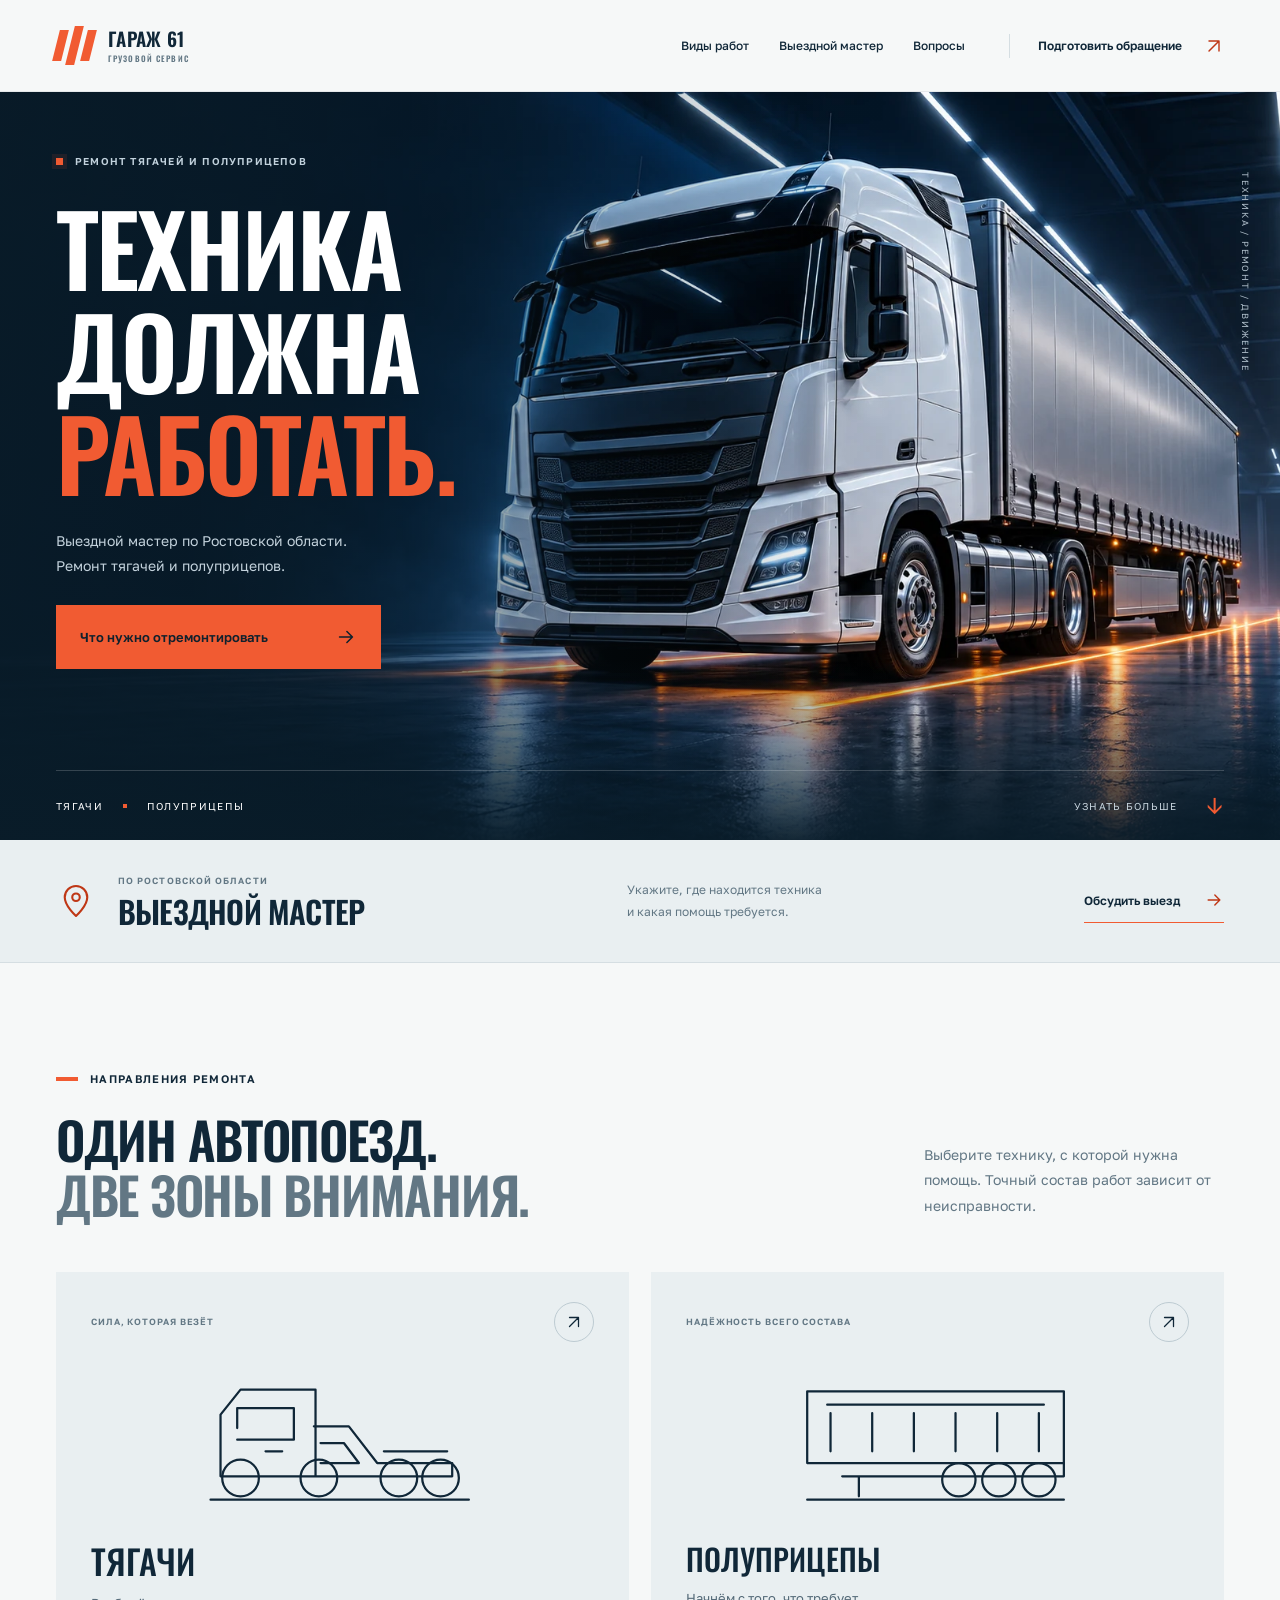
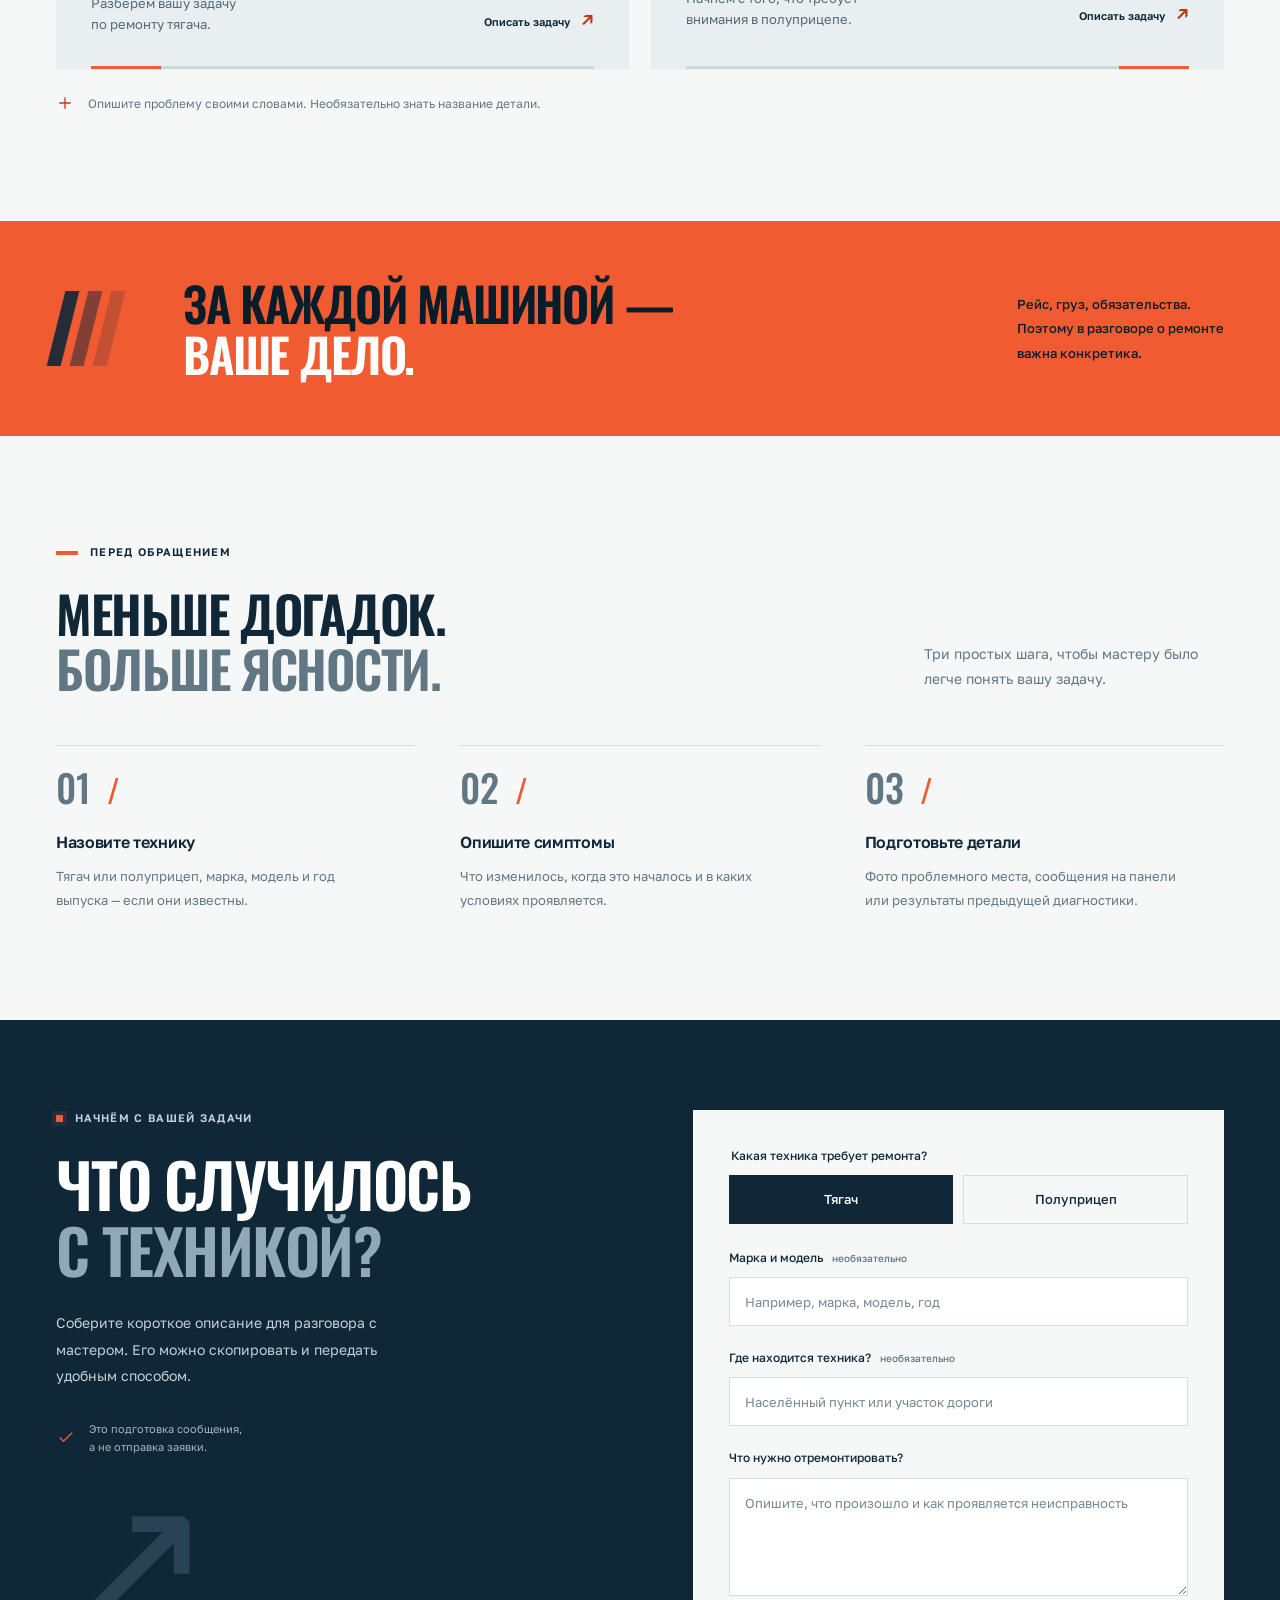
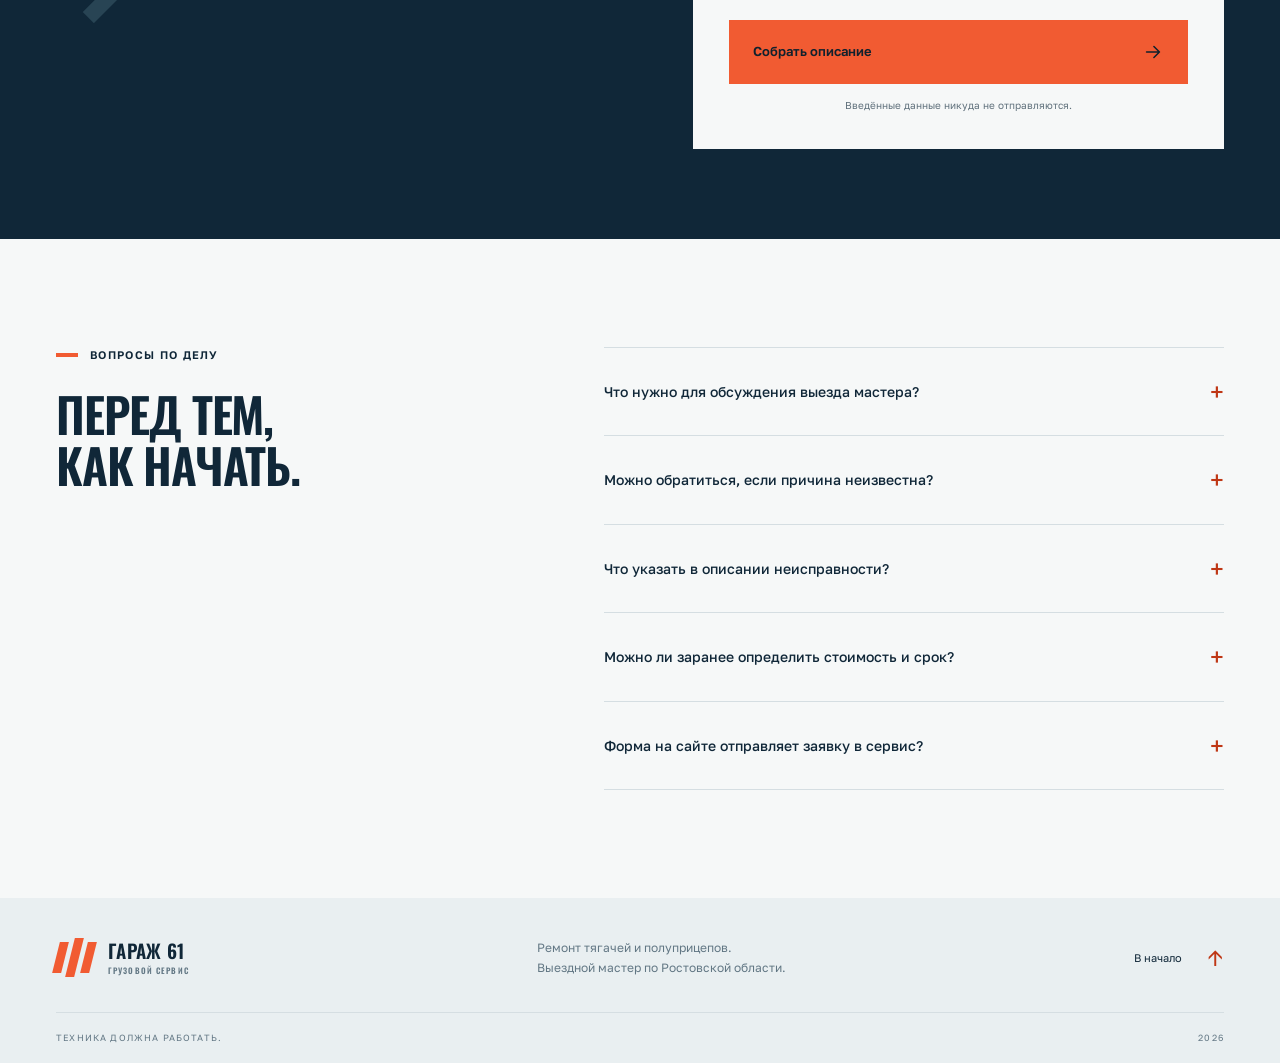
==== commit 39755be6: "Brand Garage 61 and add mobile service in Rostov region" ====
--- a/truck-service/index.html
+++ b/truck-service/index.html
@@ -4,12 +4,12 @@
   <meta charset="utf-8">
   <meta name="viewport" content="width=device-width, initial-scale=1">
   <meta name="theme-color" content="#102738">
-  <meta name="description" content="Ремонт тягачей и полуприцепов. Выберите направление и подготовьте описание неисправности для обращения в грузовой сервис.">
+  <meta name="description" content="Гараж 61 — ремонт тягачей и полуприцепов. Выездной мастер по Ростовской области.">
   <meta property="og:type" content="website">
-  <meta property="og:title" content="Ремонт тягачей и полуприцепов — Грузовой сервис">
-  <meta property="og:description" content="Техника должна работать. Ремонт тягачей и полуприцепов.">
+  <meta property="og:title" content="Гараж 61 — ремонт тягачей и полуприцепов">
+  <meta property="og:description" content="Гараж 61. Ремонт тягачей и полуприцепов. Выездной мастер по Ростовской области.">
   <meta property="og:image" content="https://arkahakick21-del.github.io/open-sites/truck-service/assets/truck-hero.webp">
-  <title>Ремонт тягачей и полуприцепов — Грузовой сервис</title>
+  <title>Гараж 61 — ремонт тягачей и полуприцепов</title>
   <link rel="icon" href="assets/favicon.svg" type="image/svg+xml">
   <link rel="stylesheet" href="assets/fonts.css">
   <link rel="stylesheet" href="style.css">
@@ -28,13 +28,13 @@
   <a class="skip-link" href="#main">К содержанию</a>
   <header class="header">
     <div class="header-inner wrap">
-      <a href="#" class="brand" aria-label="Грузовой сервис — в начало">
+      <a href="#" class="brand" aria-label="Гараж 61 — в начало">
         <span class="brand-mark" aria-hidden="true"><i></i><i></i><i></i></span>
-        <span>ГРУЗОВОЙ<span>СЕРВИС</span></span>
+        <span>ГАРАЖ 61<span>ГРУЗОВОЙ СЕРВИС</span></span>
       </a>
       <nav class="desktop-nav" aria-label="Основная навигация">
         <a href="#work">Виды работ</a>
-        <a href="#preparation">Перед ремонтом</a>
+        <a href="#field-service">Выездной мастер</a>
         <a href="#questions">Вопросы</a>
       </nav>
       <a class="header-action" href="#request">Подготовить обращение <svg><use href="#diagonal"/></svg></a>
@@ -42,7 +42,7 @@
       <button class="menu-button" aria-expanded="false" aria-controls="mobile-menu" aria-label="Открыть меню"><span></span><span></span></button>
     </div>
     <nav id="mobile-menu" class="mobile-menu" aria-label="Мобильная навигация" hidden>
-      <a href="#work">Виды работ</a><a href="#preparation">Перед ремонтом</a><a href="#questions">Вопросы</a><a href="#request">Подготовить обращение <span>↗</span></a>
+      <a href="#work">Виды работ</a><a href="#field-service">Выездной мастер</a><a href="#questions">Вопросы</a><a href="#request">Подготовить обращение <span>↗</span></a>
     </nav>
   </header>
   <main id="main">
@@ -52,11 +52,20 @@
       <div class="hero-content wrap">
         <p class="eyebrow light"><span class="signal"></span>РЕМОНТ ТЯГАЧЕЙ И ПОЛУПРИЦЕПОВ</p>
         <h1 id="hero-title">ТЕХНИКА<br>ДОЛЖНА<br><span>РАБОТАТЬ.</span></h1>
-        <p class="hero-copy">От тягача до полуприцепа.<br>Всё начинается с понимания задачи.</p>
+        <p class="hero-copy">Выездной мастер по Ростовской области.<br>Ремонт тягачей и полуприцепов.</p>
         <a class="button orange" href="#work">Что нужно отремонтировать <svg><use href="#arrow"/></svg></a>
       </div>
       <span class="hero-vertical" aria-hidden="true">ТЕХНИКА / РЕМОНТ / ДВИЖЕНИЕ</span>
       <div class="hero-bottom wrap"><span>ТЯГАЧИ <i></i> ПОЛУПРИЦЕПЫ</span><a href="#work">УЗНАТЬ БОЛЬШЕ <span>↓</span></a></div>
+    </section>
+
+
+    <section id="field-service" class="field-service" aria-labelledby="field-title">
+      <div class="wrap field-inner">
+        <div class="field-title"><svg viewBox="0 0 32 32" aria-hidden="true"><path d="M25 13c0 7-9 15-9 15S7 20 7 13a9 9 0 1 1 18 0Z"/><circle cx="16" cy="13" r="3"/></svg><div><p class="eyebrow">ПО РОСТОВСКОЙ ОБЛАСТИ</p><h2 id="field-title">ВЫЕЗДНОЙ МАСТЕР</h2></div></div>
+        <p class="field-copy">Укажите, где находится техника<br>и какая помощь требуется.</p>
+        <a href="#request" class="field-action">Обсудить выезд <svg><use href="#arrow"/></svg></a>
+      </div>
     </section>
 
     <section id="work" class="work section wrap">
@@ -105,6 +114,7 @@
           <form id="request-form">
             <fieldset><legend>Какая техника требует ремонта?</legend><div class="type-options"><label><input type="radio" name="type" value="Тягач" checked><span>Тягач</span></label><label><input type="radio" name="type" value="Полуприцеп"><span>Полуприцеп</span></label></div></fieldset>
             <label for="vehicle-model">Марка и модель <span class="optional">необязательно</span></label><input id="vehicle-model" name="model" type="text" maxlength="160" placeholder="Например, марка, модель, год" autocomplete="off">
+            <label for="vehicle-location">Где находится техника? <span class="optional">необязательно</span></label><input id="vehicle-location" name="location" type="text" maxlength="200" placeholder="Населённый пункт или участок дороги" autocomplete="off">
             <label for="symptoms">Что нужно отремонтировать?</label><textarea id="symptoms" name="symptoms" rows="4" maxlength="1800" required placeholder="Опишите, что произошло и как проявляется неисправность"></textarea>
             <button class="button orange form-button" type="submit">Собрать описание <svg><use href="#arrow"/></svg></button>
             <p class="form-note">Введённые данные никуда не отправляются.</p>
@@ -124,6 +134,7 @@
     <section id="questions" class="questions section wrap">
       <div class="question-heading"><p class="eyebrow"><span class="tiny-bar"></span>ВОПРОСЫ ПО ДЕЛУ</p><h2>ПЕРЕД ТЕМ,<br>КАК НАЧАТЬ.</h2></div>
       <div class="faq-list">
+        <details><summary>Что нужно для обсуждения выезда мастера?<span class="faq-plus" aria-hidden="true">+</span></summary><p>Укажите местонахождение техники в Ростовской области, её модель и описание неисправности. Возможность выезда, время и стоимость согласуются с мастером.</p></details>
         <details><summary>Можно обратиться, если причина неизвестна?<span class="faq-plus" aria-hidden="true">+</span></summary><p>Да. Для первого обращения достаточно описать симптомы. Точное название узла или детали знать необязательно.</p></details>
         <details><summary>Что указать в описании неисправности?<span class="faq-plus" aria-hidden="true">+</span></summary><p>Какая техника требует ремонта, что именно изменилось, когда появилась проблема и в каких условиях повторяется. Если есть сообщения на панели или результаты диагностики, подготовьте их отдельно.</p></details>
         <details><summary>Можно ли заранее определить стоимость и срок?<span class="faq-plus" aria-hidden="true">+</span></summary><p>Для точной оценки нужны сведения о неисправности и объёме работ. Фотографии и подробное описание помогут начать обсуждение, но не всегда заменяют осмотр.</p></details>
@@ -131,6 +142,6 @@
       </div>
     </section>
   </main>
-  <footer class="footer"><div class="wrap footer-inner"><a href="#" class="brand footer-brand"><span class="brand-mark" aria-hidden="true"><i></i><i></i><i></i></span><span>ГРУЗОВОЙ<span>СЕРВИС</span></span></a><p>Ремонт тягачей и полуприцепов.</p><a href="#" class="back-top">В начало <span>↑</span></a></div><div class="wrap footer-bottom"><span>ТЕХНИКА ДОЛЖНА РАБОТАТЬ.</span><span>2026</span></div></footer>
+  <footer class="footer"><div class="wrap footer-inner"><a href="#" class="brand footer-brand" aria-label="Гараж 61 — в начало"><span class="brand-mark" aria-hidden="true"><i></i><i></i><i></i></span><span>ГАРАЖ 61<span>ГРУЗОВОЙ СЕРВИС</span></span></a><p>Ремонт тягачей и полуприцепов.<br>Выездной мастер по Ростовской области.</p><a href="#" class="back-top">В начало <span>↑</span></a></div><div class="wrap footer-bottom"><span>ТЕХНИКА ДОЛЖНА РАБОТАТЬ.</span><span>2026</span></div></footer>
 </body>
 </html>
--- a/truck-service/style.css
+++ b/truck-service/style.css
@@ -16,3 +16,8 @@
 @media(prefers-reduced-motion:reduce){html{scroll-behavior:auto}*,*:before,*:after{animation:none!important;transition:none!important}}
 
 .mobile-work-link{display:none}@media(max-width:640px){.header-action{display:none}.mobile-work-link{display:flex;align-items:center;gap:8px;margin-left:auto;font-size:10px;font-weight:500;padding:10px 2px}.mobile-work-link span{color:var(--orange-dark);font-size:16px}}
+
+/* Garage 61: confirmed company name. */
+.brand>span>span{font-size:8px;letter-spacing:.14em}.type-options{grid-template-columns:repeat(2,1fr)}.trailer-card .card-bottom h3{font-size:30px}.trailer-card .card-bottom{flex-wrap:wrap}@media(max-width:640px){.brand>span>span{font-size:7px;letter-spacing:.1em}.type-options{gap:6px}.type-options span{font-size:11px;padding-inline:3px}.trailer-card .card-bottom h3{font-size:26px}.hero-bottom{font-size:7px}.hero-bottom>span{gap:8px}.hero-bottom a{gap:8px}.hero .eyebrow{max-width:100%;font-size:7.5px}}
+
+.field-service{background:var(--ice);border-bottom:1px solid var(--line)}.field-inner{display:flex;align-items:center;justify-content:space-between;gap:34px;padding-block:34px}.field-title{display:flex;align-items:center;gap:22px}.field-title>svg{width:40px;height:40px;color:var(--orange-dark);flex:none}.field-title .eyebrow{margin-bottom:7px;font-size:9px;color:var(--steel)}.field-title h2{font-size:31px}.field-copy{color:var(--steel);font-size:12px;line-height:1.8}.field-action{display:flex;align-items:center;gap:24px;border-bottom:1px solid var(--orange);padding-block:10px;font-size:12px;font-weight:600}.field-action svg{color:var(--orange-dark);width:20px}@media(max-width:900px){.field-inner{gap:22px;flex-wrap:wrap}.field-title{gap:15px}.field-title h2{font-size:28px}.field-copy{font-size:11px}.field-action{font-size:11px;gap:14px}}@media(max-width:640px){.field-inner{padding-block:28px;gap:20px;display:grid;grid-template-columns:1fr auto}.field-title{grid-column:1/-1}.field-title h2{font-size:29px}.field-title .eyebrow{font-size:8px}.field-title>svg{width:32px;height:32px}.field-copy{font-size:10px}.field-action{font-size:10px;gap:10px}}
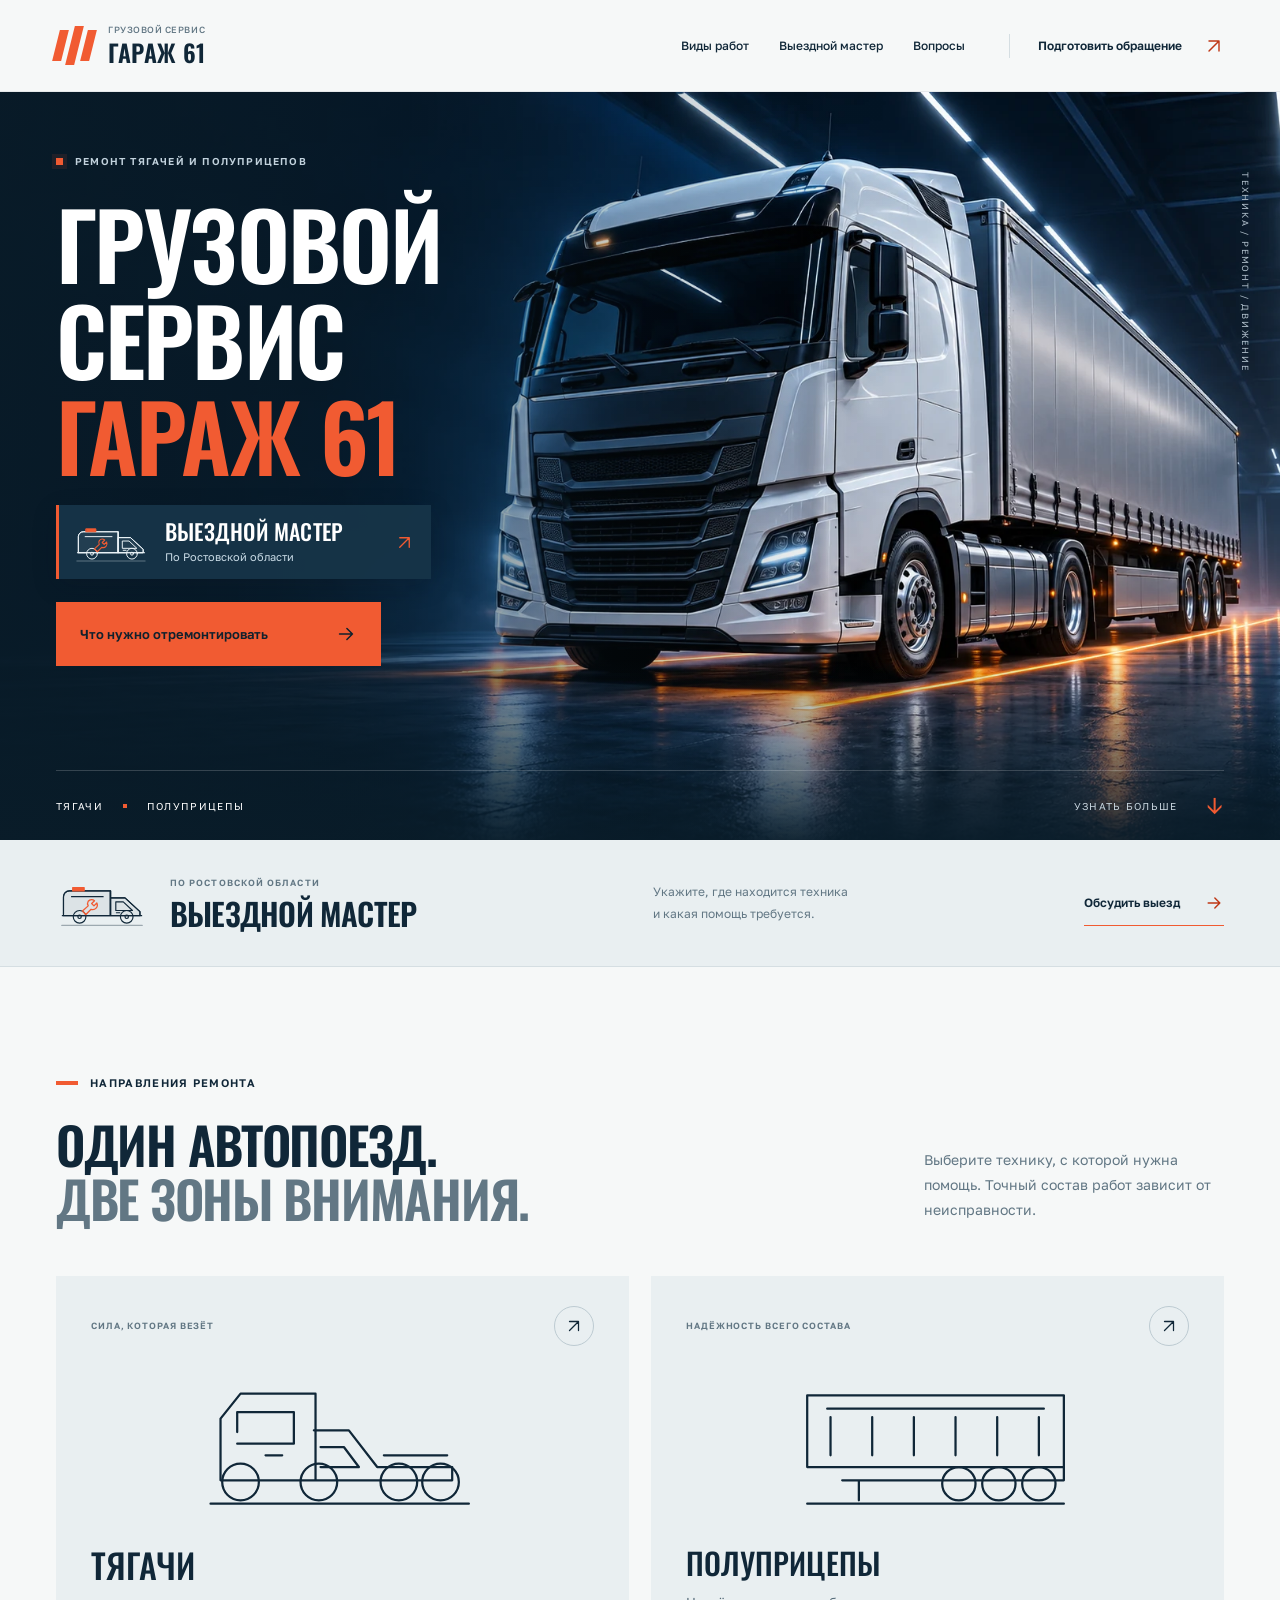
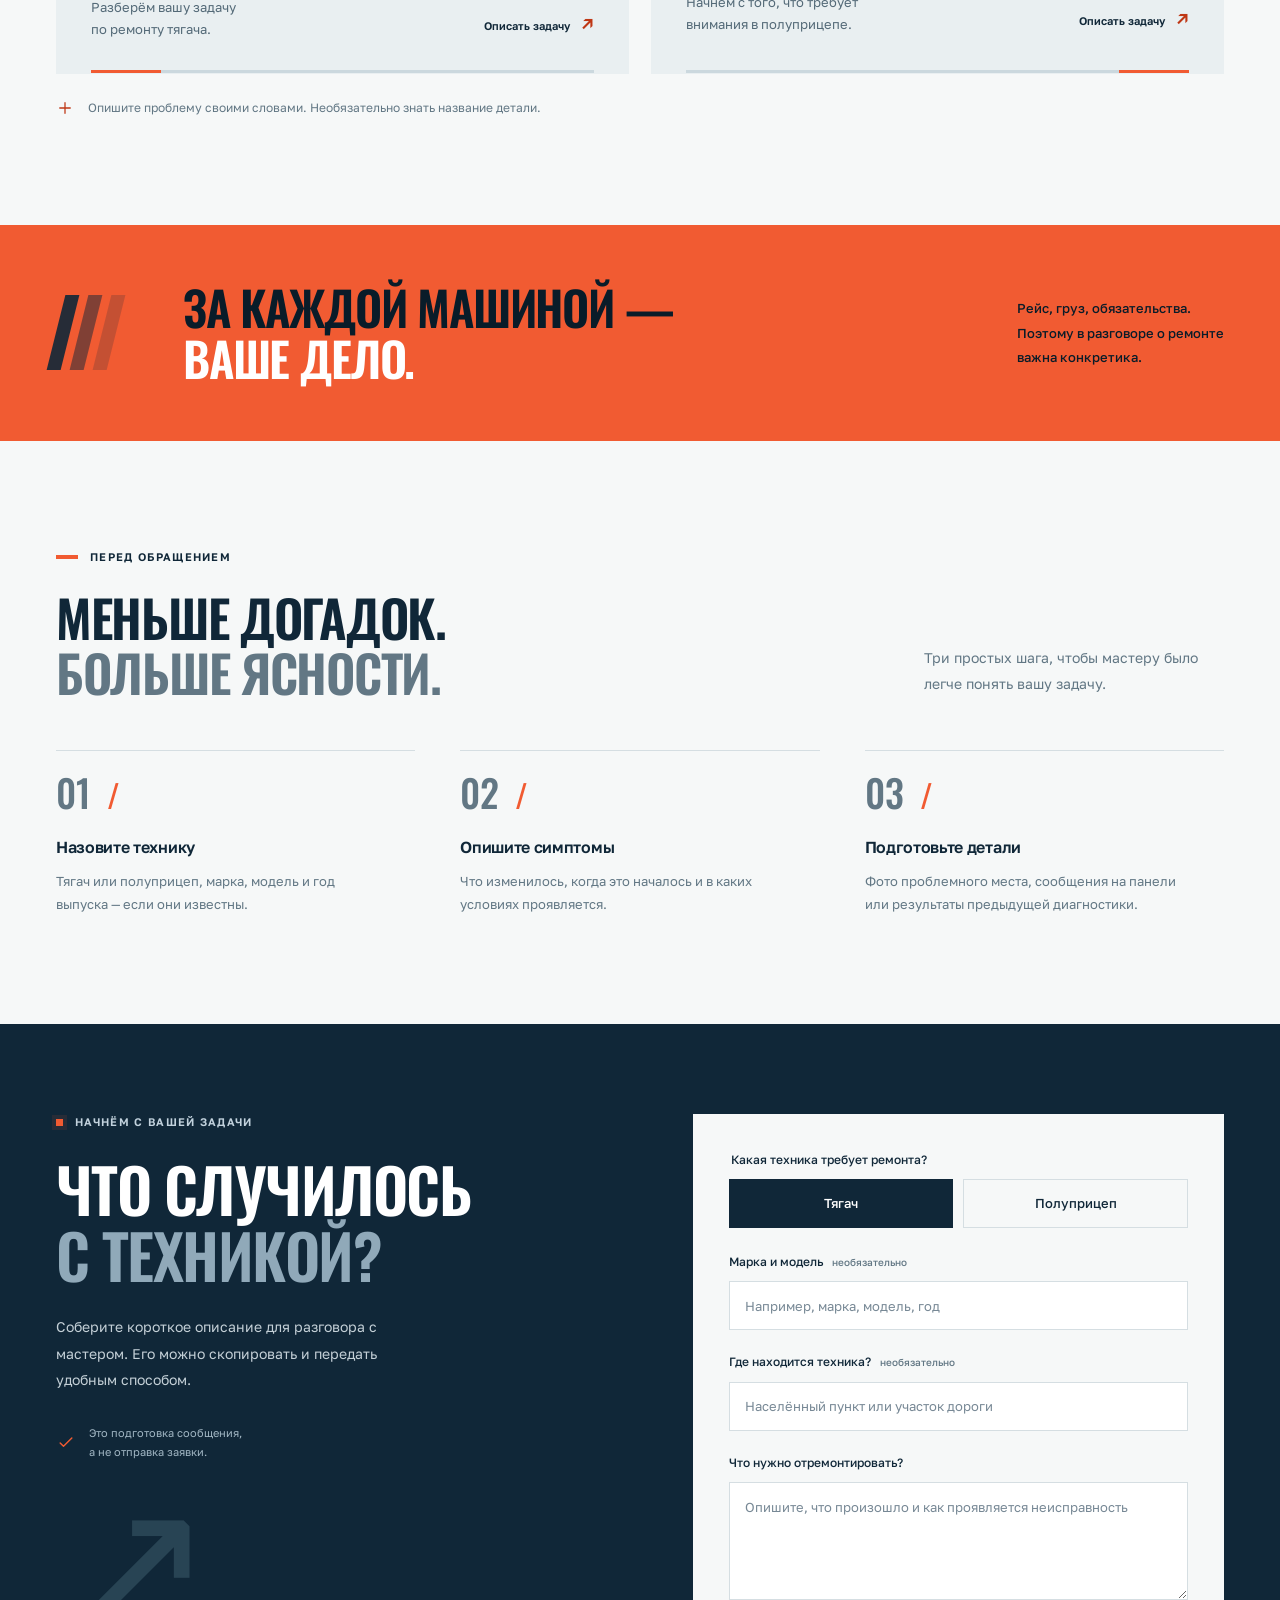
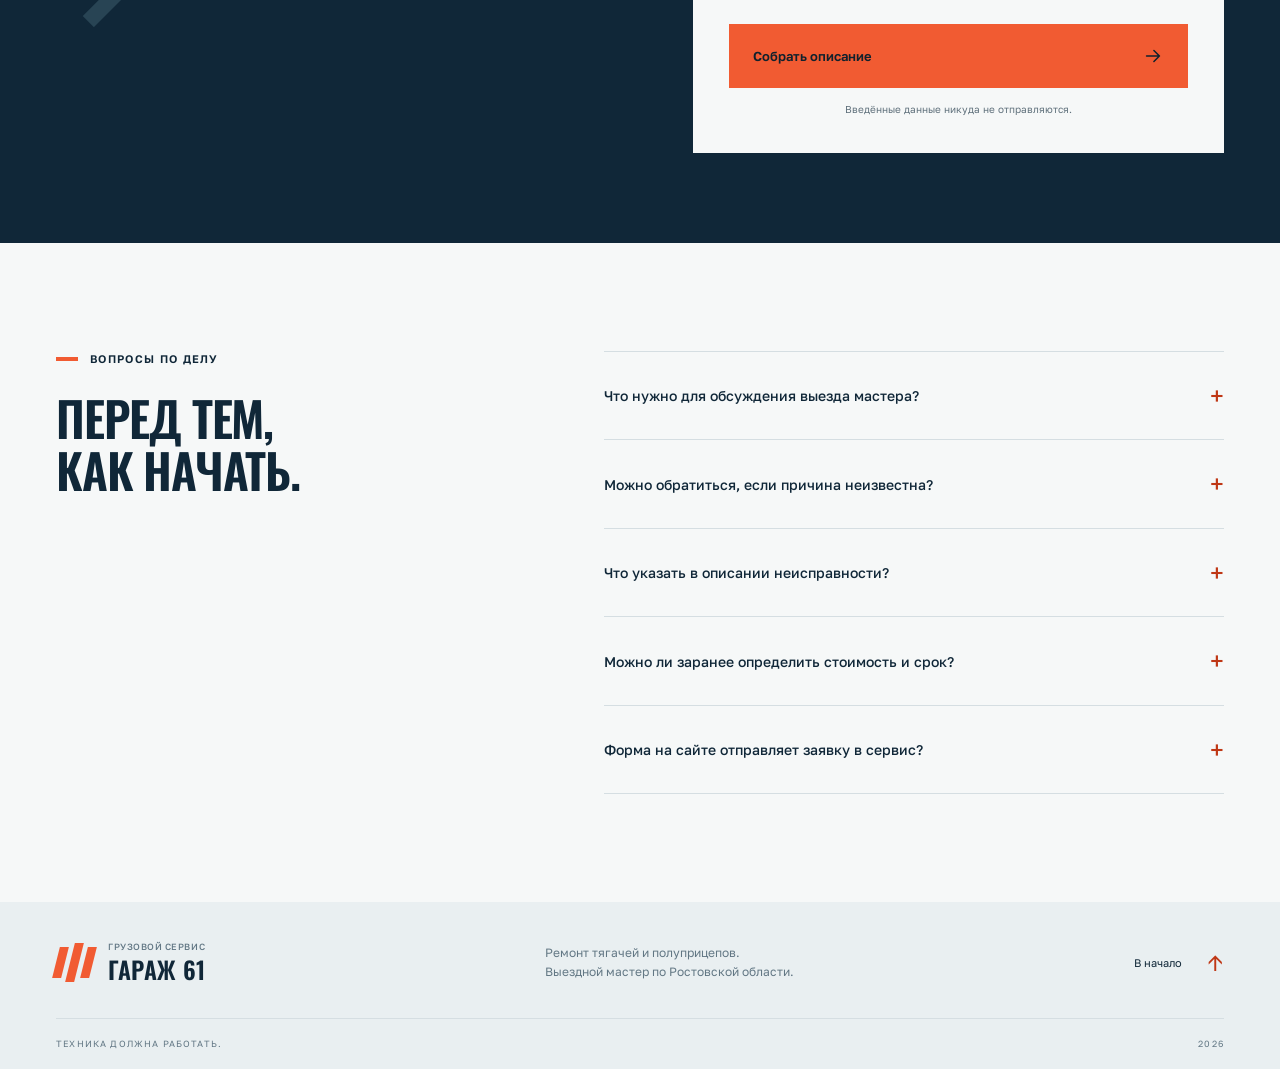
==== commit 079bc722: "Show full Garage 61 service name and prominent mobile mechanic van" ====
--- a/truck-service/index.html
+++ b/truck-service/index.html
@@ -4,12 +4,12 @@
   <meta charset="utf-8">
   <meta name="viewport" content="width=device-width, initial-scale=1">
   <meta name="theme-color" content="#102738">
-  <meta name="description" content="Гараж 61 — ремонт тягачей и полуприцепов. Выездной мастер по Ростовской области.">
+  <meta name="description" content="Грузовой сервис «Гараж 61» — ремонт тягачей и полуприцепов. Выездной мастер по Ростовской области.">
   <meta property="og:type" content="website">
-  <meta property="og:title" content="Гараж 61 — ремонт тягачей и полуприцепов">
-  <meta property="og:description" content="Гараж 61. Ремонт тягачей и полуприцепов. Выездной мастер по Ростовской области.">
+  <meta property="og:title" content="Грузовой сервис «Гараж 61» — ремонт тягачей и полуприцепов">
+  <meta property="og:description" content="Грузовой сервис «Гараж 61». Ремонт тягачей и полуприцепов. Выездной мастер по Ростовской области.">
   <meta property="og:image" content="https://arkahakick21-del.github.io/open-sites/truck-service/assets/truck-hero.webp">
-  <title>Гараж 61 — ремонт тягачей и полуприцепов</title>
+  <title>Грузовой сервис «Гараж 61» — ремонт тягачей и полуприцепов</title>
   <link rel="icon" href="assets/favicon.svg" type="image/svg+xml">
   <link rel="stylesheet" href="assets/fonts.css">
   <link rel="stylesheet" href="style.css">
@@ -22,15 +22,16 @@
     <symbol id="diagonal" viewBox="0 0 24 24"><path d="M6 18 18 6M6 6h12v12"/></symbol>
     <symbol id="tractor" viewBox="0 0 180 90"><path d="M17 68V31l12-15h45v52m-1-30h21l17 22h45v8H17m10-29V27h34v19H27m50 2h14l9 12H77M39 68h20m26 0h28m22 0h21"/><circle cx="29" cy="69" r="11"/><circle cx="76" cy="69" r="11"/><circle cx="124" cy="69" r="11"/><circle cx="149" cy="69" r="11"/><path d="M115 53h38M44 53h10M11 82h155"/></symbol>
     <symbol id="trailer" viewBox="0 0 180 90"><path d="M12 17h154v43H12zm0 43h154v8H33m10 0v12m51-12h19m22 0h20M24 25h130M26 30v23m25-23v23m25-23v23m25-23v23m25-23v23m25-23v23M12 82h154"/><circle cx="103" cy="70" r="10"/><circle cx="127" cy="70" r="10"/><circle cx="151" cy="70" r="10"/></symbol>
+    <symbol id="service-van" viewBox="0 0 160 96"><path d="M13 68V37a10 10 0 0 1 10-10h72v43H13ZM95 39h25l26 24v7H95Z" fill="currentColor" fill-opacity=".06"/><path d="M13 68V37a10 10 0 0 1 10-10h72v43H13M95 39h25l26 24v7H95M11 70h19m23 0h60m22 0h14M104 46h13l16 15h-29ZM27 37h55M94 27v43M105 65h6"/><circle cx="41" cy="72" r="11"/><circle cx="123" cy="72" r="11"/><circle cx="41" cy="72" r="3"/><circle cx="123" cy="72" r="3"/><path d="M29 21h20v6H29Z" fill="#f15b32" stroke="#f15b32"/><path d="M56 45a8 8 0 0 1 11-1l-5 5 4 4 5-5a8 8 0 0 1-10 11l-9 9-6-6 10-9a8 8 0 0 1 0-8Z" stroke="#f15b32" stroke-width="2.3"/><path d="M10 87h140" opacity=".35"/></symbol>
     <symbol id="check" viewBox="0 0 24 24"><path d="m5 12 4 4L19 6"/></symbol>
     <symbol id="plus" viewBox="0 0 24 24"><path d="M5 12h14M12 5v14"/></symbol>
   </svg>
   <a class="skip-link" href="#main">К содержанию</a>
   <header class="header">
     <div class="header-inner wrap">
-      <a href="#" class="brand" aria-label="Гараж 61 — в начало">
+      <a href="#" class="brand" aria-label="Грузовой сервис «Гараж 61» — в начало">
         <span class="brand-mark" aria-hidden="true"><i></i><i></i><i></i></span>
-        <span>ГАРАЖ 61<span>ГРУЗОВОЙ СЕРВИС</span></span>
+        <span class="brand-text"><span class="brand-kind">ГРУЗОВОЙ СЕРВИС</span><span class="brand-name">ГАРАЖ 61</span></span>
       </a>
       <nav class="desktop-nav" aria-label="Основная навигация">
         <a href="#work">Виды работ</a>
@@ -51,8 +52,8 @@
       <div class="hero-shade"></div>
       <div class="hero-content wrap">
         <p class="eyebrow light"><span class="signal"></span>РЕМОНТ ТЯГАЧЕЙ И ПОЛУПРИЦЕПОВ</p>
-        <h1 id="hero-title">ТЕХНИКА<br>ДОЛЖНА<br><span>РАБОТАТЬ.</span></h1>
-        <p class="hero-copy">Выездной мастер по Ростовской области.<br>Ремонт тягачей и полуприцепов.</p>
+        <h1 id="hero-title">ГРУЗОВОЙ<br>СЕРВИС<br><span>ГАРАЖ 61</span></h1>
+        <a class="hero-service" href="#field-service"><svg class="service-van" aria-hidden="true"><use href="#service-van"/></svg><span><strong>ВЫЕЗДНОЙ МАСТЕР</strong><span>По Ростовской области</span></span><svg class="service-arrow" aria-hidden="true"><use href="#diagonal"/></svg></a>
         <a class="button orange" href="#work">Что нужно отремонтировать <svg><use href="#arrow"/></svg></a>
       </div>
       <span class="hero-vertical" aria-hidden="true">ТЕХНИКА / РЕМОНТ / ДВИЖЕНИЕ</span>
@@ -62,7 +63,7 @@
 
     <section id="field-service" class="field-service" aria-labelledby="field-title">
       <div class="wrap field-inner">
-        <div class="field-title"><svg viewBox="0 0 32 32" aria-hidden="true"><path d="M25 13c0 7-9 15-9 15S7 20 7 13a9 9 0 1 1 18 0Z"/><circle cx="16" cy="13" r="3"/></svg><div><p class="eyebrow">ПО РОСТОВСКОЙ ОБЛАСТИ</p><h2 id="field-title">ВЫЕЗДНОЙ МАСТЕР</h2></div></div>
+        <div class="field-title"><svg class="service-van" aria-hidden="true"><use href="#service-van"/></svg><div><p class="eyebrow">ПО РОСТОВСКОЙ ОБЛАСТИ</p><h2 id="field-title">ВЫЕЗДНОЙ МАСТЕР</h2></div></div>
         <p class="field-copy">Укажите, где находится техника<br>и какая помощь требуется.</p>
         <a href="#request" class="field-action">Обсудить выезд <svg><use href="#arrow"/></svg></a>
       </div>
@@ -142,6 +143,6 @@
       </div>
     </section>
   </main>
-  <footer class="footer"><div class="wrap footer-inner"><a href="#" class="brand footer-brand" aria-label="Гараж 61 — в начало"><span class="brand-mark" aria-hidden="true"><i></i><i></i><i></i></span><span>ГАРАЖ 61<span>ГРУЗОВОЙ СЕРВИС</span></span></a><p>Ремонт тягачей и полуприцепов.<br>Выездной мастер по Ростовской области.</p><a href="#" class="back-top">В начало <span>↑</span></a></div><div class="wrap footer-bottom"><span>ТЕХНИКА ДОЛЖНА РАБОТАТЬ.</span><span>2026</span></div></footer>
+  <footer class="footer"><div class="wrap footer-inner"><a href="#" class="brand footer-brand" aria-label="Грузовой сервис «Гараж 61» — в начало"><span class="brand-mark" aria-hidden="true"><i></i><i></i><i></i></span><span class="brand-text"><span class="brand-kind">ГРУЗОВОЙ СЕРВИС</span><span class="brand-name">ГАРАЖ 61</span></span></a><p>Ремонт тягачей и полуприцепов.<br>Выездной мастер по Ростовской области.</p><a href="#" class="back-top">В начало <span>↑</span></a></div><div class="wrap footer-bottom"><span>ТЕХНИКА ДОЛЖНА РАБОТАТЬ.</span><span>2026</span></div></footer>
 </body>
 </html>
--- a/truck-service/style.css
+++ b/truck-service/style.css
@@ -21,3 +21,6 @@
 .brand>span>span{font-size:8px;letter-spacing:.14em}.type-options{grid-template-columns:repeat(2,1fr)}.trailer-card .card-bottom h3{font-size:30px}.trailer-card .card-bottom{flex-wrap:wrap}@media(max-width:640px){.brand>span>span{font-size:7px;letter-spacing:.1em}.type-options{gap:6px}.type-options span{font-size:11px;padding-inline:3px}.trailer-card .card-bottom h3{font-size:26px}.hero-bottom{font-size:7px}.hero-bottom>span{gap:8px}.hero-bottom a{gap:8px}.hero .eyebrow{max-width:100%;font-size:7.5px}}
 
 .field-service{background:var(--ice);border-bottom:1px solid var(--line)}.field-inner{display:flex;align-items:center;justify-content:space-between;gap:34px;padding-block:34px}.field-title{display:flex;align-items:center;gap:22px}.field-title>svg{width:40px;height:40px;color:var(--orange-dark);flex:none}.field-title .eyebrow{margin-bottom:7px;font-size:9px;color:var(--steel)}.field-title h2{font-size:31px}.field-copy{color:var(--steel);font-size:12px;line-height:1.8}.field-action{display:flex;align-items:center;gap:24px;border-bottom:1px solid var(--orange);padding-block:10px;font-size:12px;font-weight:600}.field-action svg{color:var(--orange-dark);width:20px}@media(max-width:900px){.field-inner{gap:22px;flex-wrap:wrap}.field-title{gap:15px}.field-title h2{font-size:28px}.field-copy{font-size:11px}.field-action{font-size:11px;gap:14px}}@media(max-width:640px){.field-inner{padding-block:28px;gap:20px;display:grid;grid-template-columns:1fr auto}.field-title{grid-column:1/-1}.field-title h2{font-size:29px}.field-title .eyebrow{font-size:8px}.field-title>svg{width:32px;height:32px}.field-copy{font-size:10px}.field-action{font-size:10px;gap:10px}}
+
+/* Full service name and visible mobile mechanic offer. */
+.brand .brand-text{display:flex;flex-direction:column;gap:4px}.brand .brand-kind{font:500 9px/1.1 var(--body);letter-spacing:.06em;color:var(--steel);margin:0;white-space:nowrap}.brand .brand-name{font:600 24px/1.1 var(--display);letter-spacing:.025em;color:var(--ink);margin:0;white-space:nowrap}.hero h1{font-size:clamp(70px,7.2vw,104px)}.hero-service{display:flex;align-items:center;gap:15px;width:375px;max-width:100%;padding:12px 17px 12px 13px;margin:23px 0 23px;border-left:3px solid var(--orange);background:#163549e8;box-shadow:0 7px 24px #08172330;transition:background .2s}.hero-service:hover{background:#254b64}.hero-service .service-van{width:78px;height:50px;flex:none;color:#ecf4f8;stroke-width:2}.hero-service>span{display:flex;flex-direction:column;gap:5px}.hero-service strong{font:500 22px/1.1 var(--display);letter-spacing:.01em;color:white}.hero-service>span>span{font-size:11px;color:#c9dbe6}.hero-service .service-arrow{width:19px;height:19px;flex:none;margin-left:auto;color:var(--orange)}.field-title>.service-van{width:92px;height:58px;color:var(--ink);stroke-width:2}@media(max-width:1150px){.hero h1{font-size:88px}.hero-service{width:355px}}@media(max-width:640px){.brand .brand-text{gap:4px}.brand .brand-kind{font-size:7px;letter-spacing:.035em}.brand .brand-name{font-size:20px}.hero h1{font-size:clamp(60px,15.2vw,86px)}.hero-service{margin:22px 0 20px;width:326px;padding:11px 12px 11px 9px;gap:10px}.hero-service .service-van{width:65px;height:44px}.hero-service strong{font-size:20px}.hero-service>span>span{font-size:10px}.hero-service .service-arrow{width:17px;height:17px}.field-title>.service-van{width:72px;height:46px}.field-title{gap:12px}.field-title h2{font-size:26px}.statement h2{font-size:clamp(29px,8vw,36px)}}@media(max-width:360px){.hero-service{gap:8px}.hero-service .service-van{width:57px;height:42px}.hero-service strong{font-size:18px}.hero-service>span>span{font-size:9px}.hero-service .service-arrow{width:15px}.hero h1{font-size:60px}.field-title h2{font-size:24px}}
